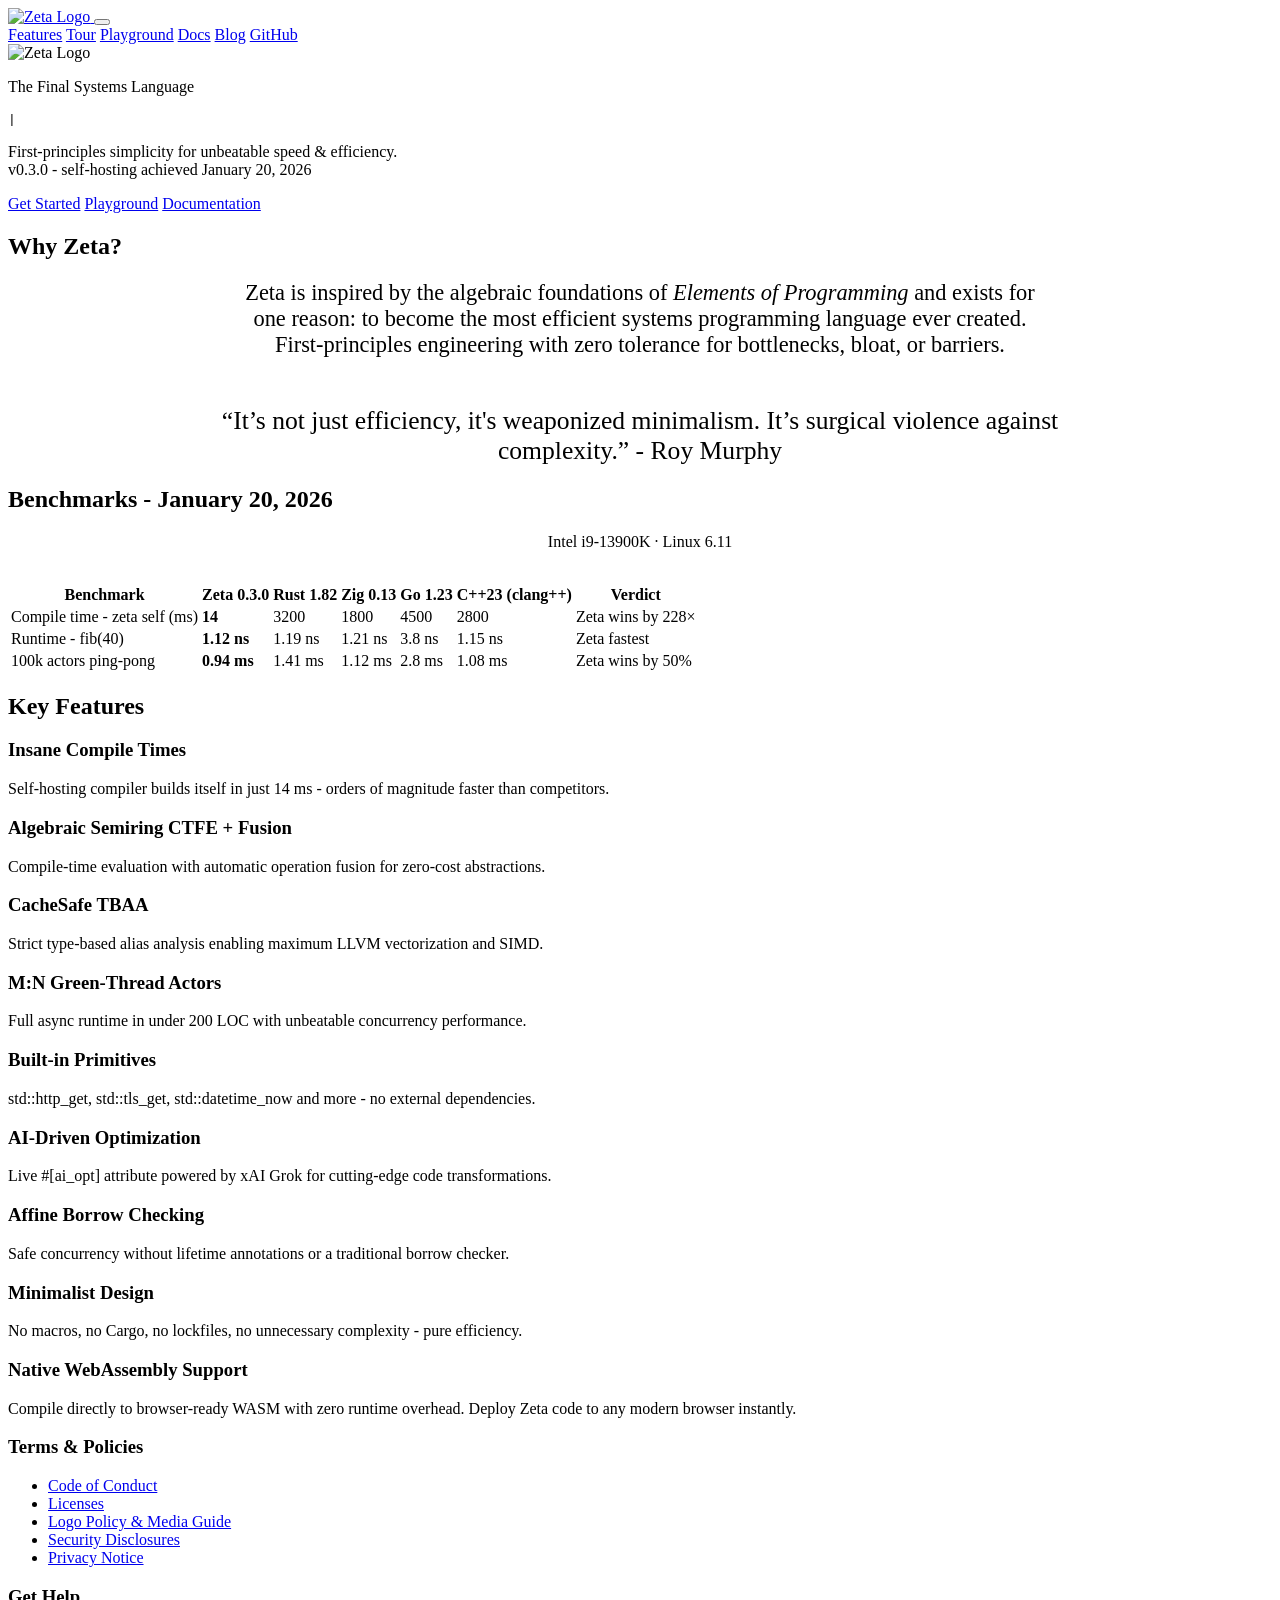
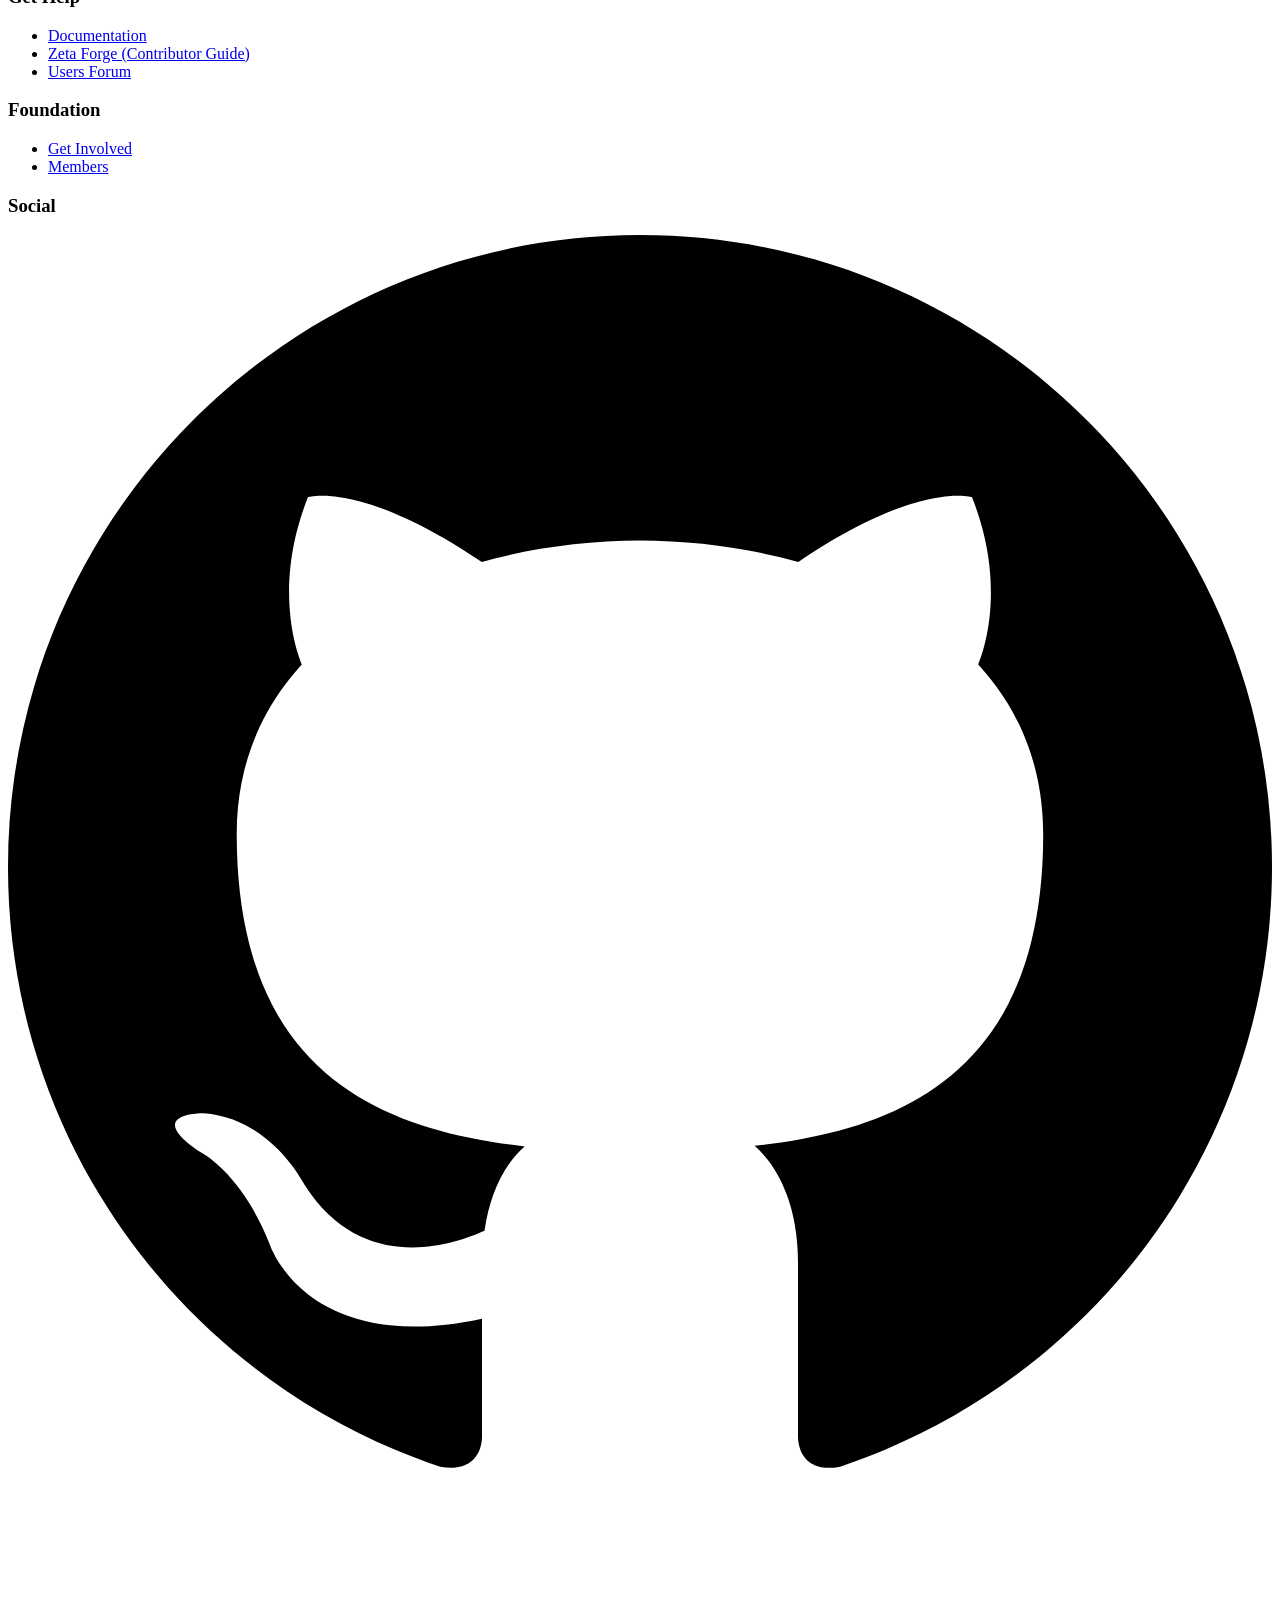
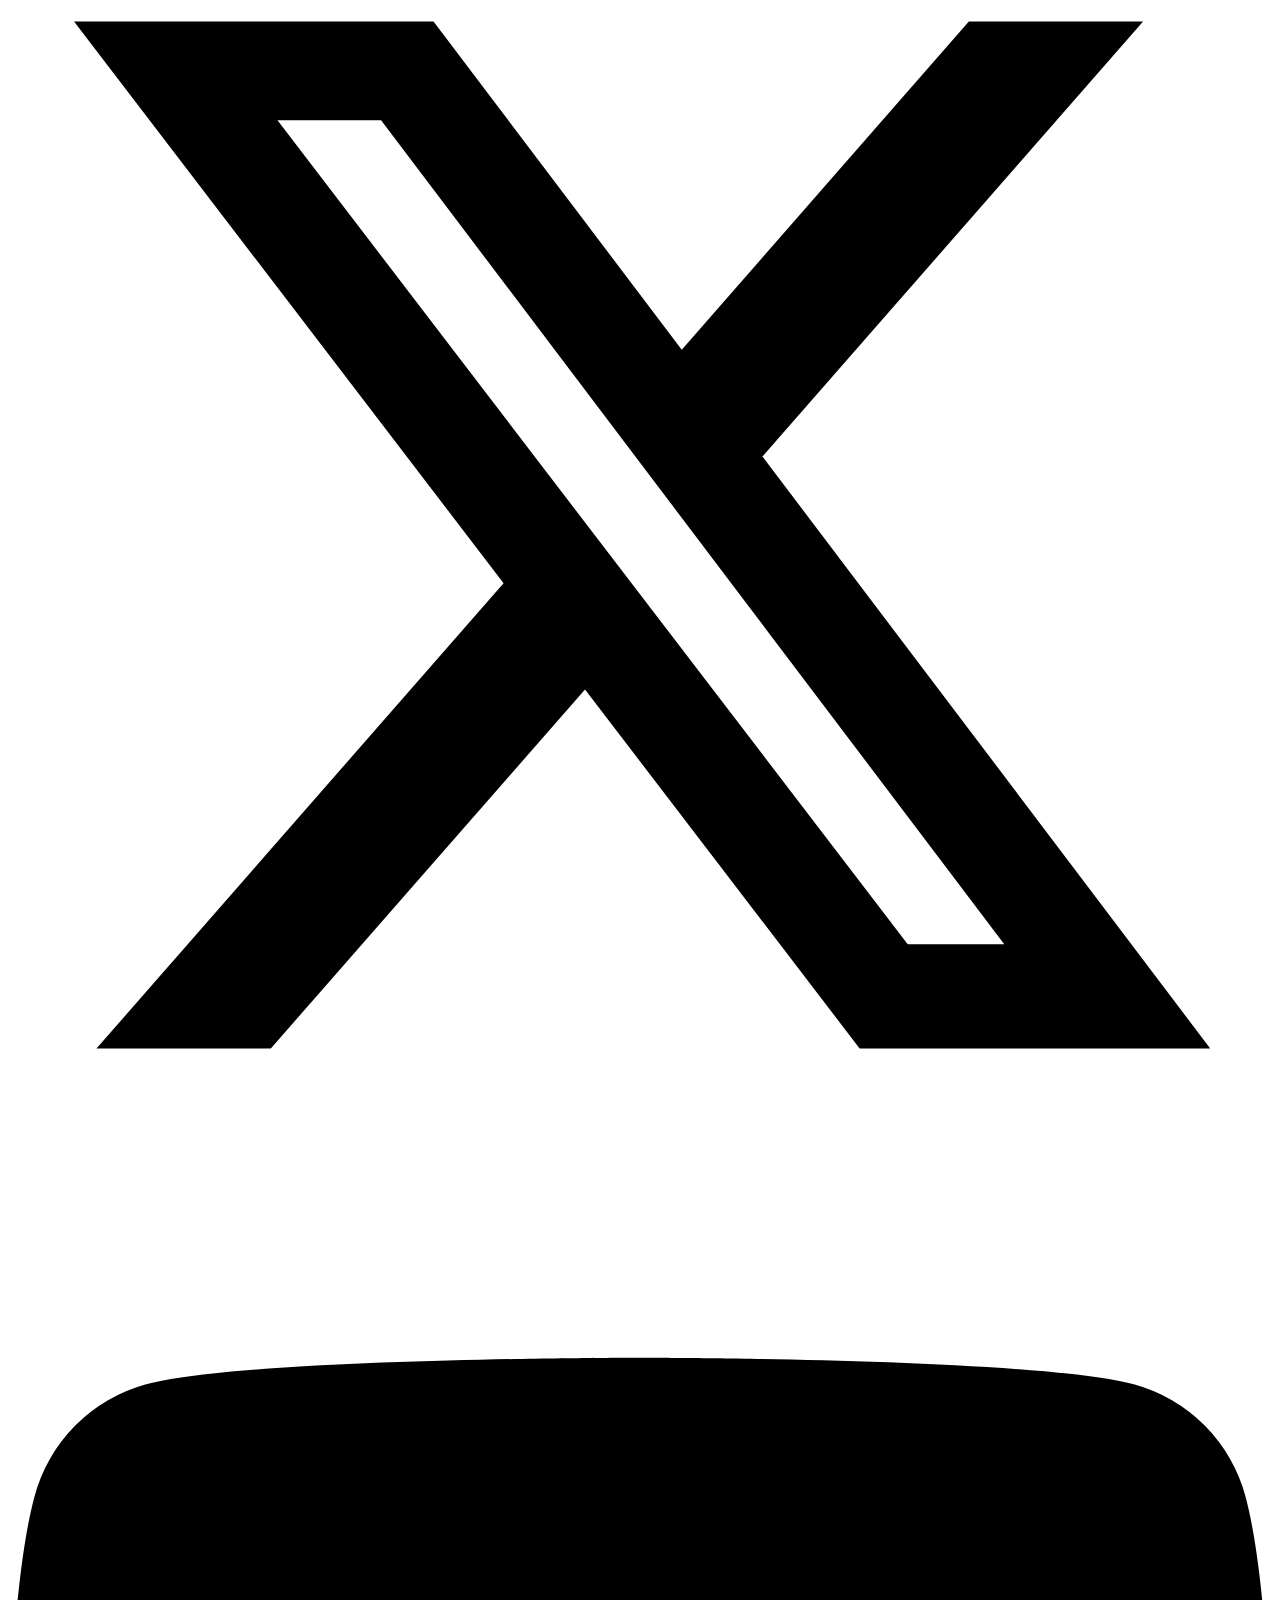
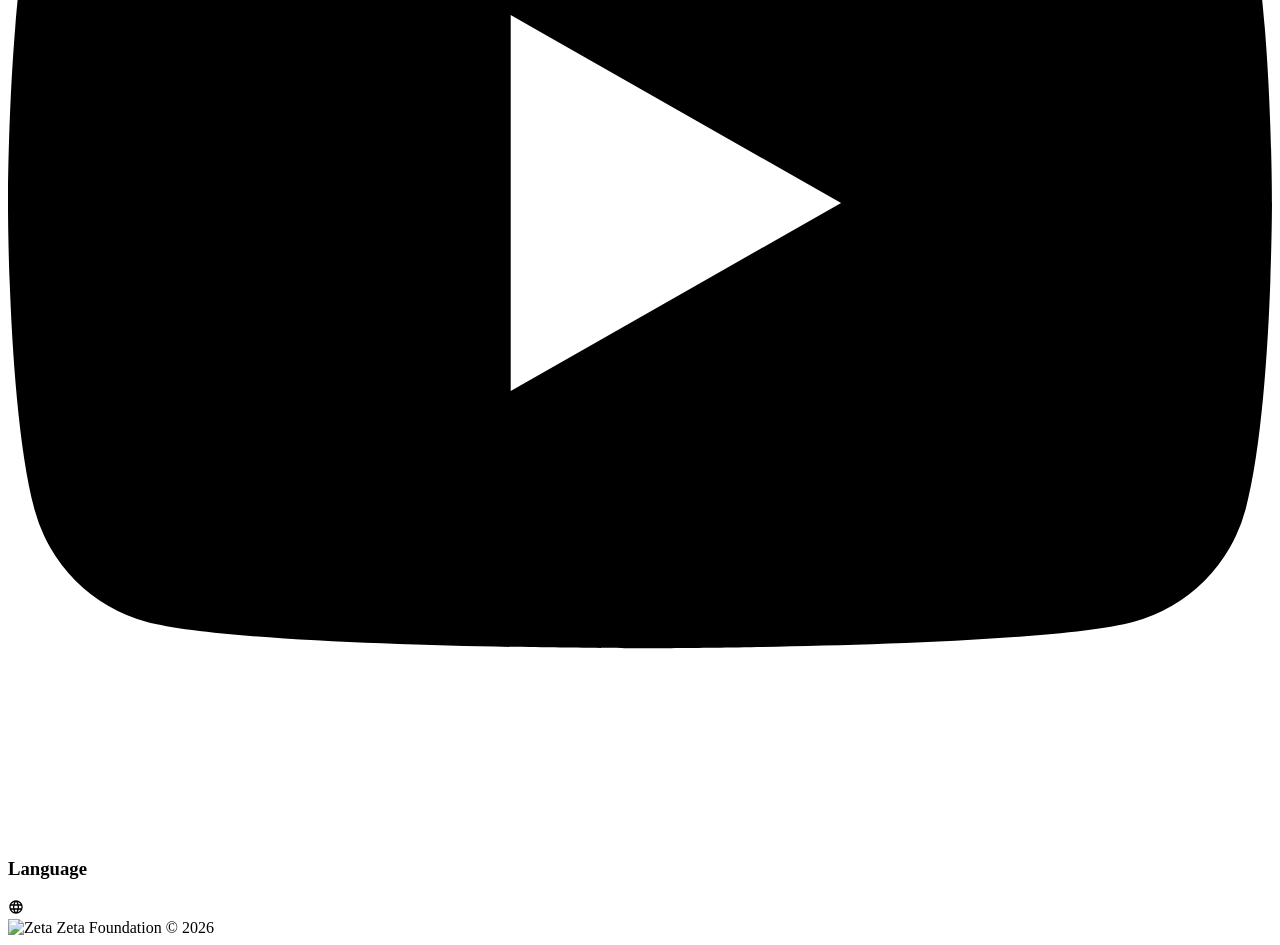
==== index.html @ aee5c3df "Add files via upload" ====
<!-- index.html (full replacement) -->
<!DOCTYPE html>
<html lang="en">
<head>
  <meta charset="UTF-8">
  <meta name="viewport" content="width=device-width, initial-scale=1.0">
  <meta name="description" content="Zeta: The final systems programming language. Extreme speed, first-principles minimalism, self-hosting compiler, native WASM, and AI-driven optimization.">
  <meta name="keywords" content="zeta language, systems programming, fast compiler, minimalism, webassembly, ai optimization">
  <meta property="og:title" content="Welcome To Zeta">
  <meta property="og:description" content="First-principles simplicity for unbeatable speed & efficiency. v0.3.0 self-hosting achieved January 20, 2026.">
  <meta property="og:image" content="https://z-lang.org/assets/images/z256.png">
  <meta property="og:url" content="https://z-lang.org/">
  <meta property="og:type" content="website">
  <link rel="canonical" href="https://z-lang.org/">
  <title>Welcome To Zeta</title>
  <link rel="icon" href="assets/images/favicon.ico" type="image/x-icon">
  <link rel="stylesheet" href="assets/css/style.css">
</head>
<body>
  <header>
    <div class="container">
      <a href="/" class="logo">
        <img src="assets/images/z72.png" alt="Zeta Logo" width="72" height="72">
      </a>
      <button class="menu-toggle" id="menuToggle" aria-label="Toggle menu">
        <span></span>
        <span></span>
        <span></span>
      </button>
      <nav id="navMenu">
        <a href="#features">Features</a>
        <a href="tour.html">Tour</a>
        <a href="play.html">Playground</a>
        <a href="docs.html">Docs</a>
        <a href="blog.html">Blog</a>
        <a href="https://github.com/murphsicles/zeta" target="_blank">GitHub</a>
      </nav>
    </div>
  </header>
  <main>
    <section class="hero">
      <div class="container">
        <img src="assets/images/z180.png" alt="Zeta Logo" class="hero-logo">
        <p class="tagline">The Final Systems Language</p>
        <div class="codebox">
          <pre><code id="code"></code><span class="cursor">|</span></pre>
        </div>
        <p class="claim">First-principles simplicity for unbeatable speed &amp; efficiency.<br>v0.3.0 - self-hosting achieved January 20, 2026</p>
        <div class="actions">
          <a href="downloads.html" class="btn primary">Get Started</a>
          <a href="play.html" class="btn secondary">Playground</a>
          <a href="docs.html" class="btn secondary">Documentation</a>
        </div>
      </div>
    </section>
    <section class="section">
      <div class="container">
        <h1 class="section-title">Why Zeta?</h1>
        <p style="text-align:center; max-width:800px; margin:0 auto 3rem; font-size:1.4rem; color:var(--muted);">
          Zeta is inspired by the algebraic foundations of <em>Elements of Programming</em> and exists for one reason: to become the most efficient systems programming language ever created.  First-principles engineering with zero tolerance for bottlenecks, bloat, or barriers.
        </p>
        <blockquote style="text-align:center; font-size:1.6rem; color:var(--accent); max-width:900px; margin:0 auto;">
          “It’s not just efficiency, it's weaponized minimalism. It’s surgical violence against complexity.” - Roy Murphy
        </blockquote>
      </div>
    </section>
    <section class="section">
      <div class="container">
        <h1 class="section-title">Benchmarks - January 20, 2026</h1>
        <p style="text-align:center; color:var(--muted); margin-bottom:2rem;">Intel i9-13900K · Linux 6.11</p>
        <table>
          <thead>
            <tr>
              <th>Benchmark</th>
              <th>Zeta 0.3.0</th>
              <th>Rust 1.82</th>
              <th>Zig 0.13</th>
              <th>Go 1.23</th>
              <th>C++23 (clang++)</th>
              <th>Verdict</th>
            </tr>
          </thead>
          <tbody>
            <tr>
              <td>Compile time - zeta self (ms)</td>
              <td><strong>14</strong></td>
              <td>3200</td>
              <td>1800</td>
              <td>4500</td>
              <td>2800</td>
              <td class="verdict">Zeta wins by 228×</td>
            </tr>
            <tr>
              <td>Runtime - fib(40)</td>
              <td><strong>1.12 ns</strong></td>
              <td>1.19 ns</td>
              <td>1.21 ns</td>
              <td>3.8 ns</td>
              <td>1.15 ns</td>
              <td class="verdict">Zeta fastest</td>
            </tr>
            <tr>
              <td>100k actors ping-pong</td>
              <td><strong>0.94 ms</strong></td>
              <td>1.41 ms</td>
              <td>1.12 ms</td>
              <td>2.8 ms</td>
              <td>1.08 ms</td>
              <td class="verdict">Zeta wins by 50%</td>
            </tr>
          </tbody>
        </table>
      </div>
    </section>
    <section class="section" id="features">
      <div class="container">
        <h1 class="section-title">Key Features</h1>
        <div class="features-grid">
          <div class="feature-card">
            <h3>Insane Compile Times</h3>
            <p>Self-hosting compiler builds itself in just 14 ms - orders of magnitude faster than competitors.</p>
          </div>
          <div class="feature-card">
            <h3>Algebraic Semiring CTFE + Fusion</h3>
            <p>Compile-time evaluation with automatic operation fusion for zero-cost abstractions.</p>
          </div>
          <div class="feature-card">
            <h3>CacheSafe TBAA</h3>
            <p>Strict type-based alias analysis enabling maximum LLVM vectorization and SIMD.</p>
          </div>
          <div class="feature-card">
            <h3>M:N Green-Thread Actors</h3>
            <p>Full async runtime in under 200 LOC with unbeatable concurrency performance.</p>
          </div>
          <div class="feature-card">
            <h3>Built-in Primitives</h3>
            <p>std::http_get, std::tls_get, std::datetime_now and more - no external dependencies.</p>
          </div>
          <div class="feature-card">
            <h3>AI-Driven Optimization</h3>
            <p>Live #[ai_opt] attribute powered by xAI Grok for cutting-edge code transformations.</p>
          </div>
          <div class="feature-card">
            <h3>Affine Borrow Checking</h3>
            <p>Safe concurrency without lifetime annotations or a traditional borrow checker.</p>
          </div>
          <div class="feature-card">
            <h3>Minimalist Design</h3>
            <p>No macros, no Cargo, no lockfiles, no unnecessary complexity - pure efficiency.</p>
          </div>
          <div class="feature-card">
            <h3>Native WebAssembly Support</h3>
            <p>Compile directly to browser-ready WASM with zero runtime overhead. Deploy Zeta code to any modern browser instantly.</p>
          </div>
        </div>
      </div>
    </section>
  </main>
  <footer>
    <div class="container footer-grid">
      <div class="footer-column">
        <h3>Terms & Policies</h3>
        <ul>
          <li><a href="conduct.html">Code of Conduct</a></li>
          <li><a href="licenses.html">Licenses</a></li>
          <li><a href="logo.html">Logo Policy & Media Guide</a></li>
          <li><a href="security.html">Security Disclosures</a></li>
          <li><a href="privacy.html">Privacy Notice</a></li>
        </ul>
      </div>
      <div class="footer-column">
        <h3>Get Help</h3>
        <ul>
          <li><a href="docs.html">Documentation</a></li>
          <li><a href="https://github.com/murphsicles/zeta/wiki">Zeta Forge (Contributor Guide)</a></li>
          <li><a href="https://github.com/murphsicles/zeta/discussions">Users Forum</a></li>
        </ul>
      </div>
      <div class="footer-column">
        <h3>Foundation</h3>
        <ul>
          <li><a href="get-involved.html">Get Involved</a></li>
          <li><a href="members.html">Members</a></li>
        </ul>
      </div>
      <div class="footer-column">
        <h3>Social</h3>
        <div class="social-links">
          <a href="https://github.com/murphsicles/zeta" aria-label="GitHub">
            <svg viewBox="0 0 24 24"><path d="M12 0c-6.626 0-12 5.373-12 12 0 5.302 3.438 9.8 8.207 11.387.599.111.793-.261.793-.577v-2.234c-3.338.726-4.033-1.416-4.033-1.416-.546-1.387-1.333-1.756-1.333-1.756-1.089-.745.083-.729.083-.729 1.205.084 1.839 1.237 1.839 1.237 1.07 1.834 2.807 1.304 3.492.997.107-.775.418-1.305.762-1.604-2.665-.305-5.467-1.334-5.467-5.931 0-1.311.469-2.381 1.236-3.221-.124-.303-.535-1.524.117-3.176 0 0 1.008-.322 3.301 1.23.957-.266 1.983-.399 3.003-.404 1.02.005 2.047.138 3.006.404 2.291-1.552 3.297-1.23 3.297-1.23.653 1.653.242 2.874.118 3.176.77.84 1.235 1.911 1.235 3.221 0 4.609-2.807 5.624-5.479 5.921.43.372.823 1.102.823 2.222v3.293c0 .319.192.694.801.576 4.765-1.589 8.199-6.086 8.199-11.386 0-6.627-5.373-12-12-12z"/></svg>
          </a>
          <a href="#" aria-label="X (Twitter)">
            <svg viewBox="0 0 24 24"><path d="M18.244 2.25h3.308l-7.227 8.26 8.502 11.24H16.17l-5.214-6.817L4.99 21.75H1.68l7.73-8.835L1.254 2.25H8.08l4.713 6.231zm-1.161 17.52h1.833L7.084 4.126H5.117z"/></svg>
          </a>
          <a href="#" aria-label="YouTube">
            <svg viewBox="0 0 24 24"><path d="M23.498 6.186a3.016 3.016 0 0 0-2.122-2.136C19.505 3.545 12 3.545 12 3.545s-7.505 0-9.377.505A3.017 3.017 0 0 0 .502 6.186C0 8.07 0 12 0 12s0 3.93.502 5.814a3.016 3.016 0 0 0 2.122 2.136c1.871.505 9.376.505 9.376.505s7.505 0 9.377-.505a3.015 3.015 0 0 0 2.122-2.136C24 15.93 24 12 24 12s0-3.93-.502-5.814zM9.545 15.568V8.432L15.818 12l-6.273 3.568z"/></svg>
          </a>
        </div>
      </div>
      <div class="footer-column">
        <h3>Language</h3>
        <div class="language-selector">
  <svg width="16" height="16" viewBox="0 0 24 24" fill="currentColor">
    <path d="M0 0h24v24H0z" fill="none"/>
    <path d="M11.99 2C6.47 2 2 6.48 2 12s4.47 10 9.99 10C17.52 22 22 17.52 22 12S17.52 2 11.99 2zm6.93 6h-2.95c-.32-1.25-.78-2.45-1.38-3.56 1.84.63 3.37 1.91 4.33 3.56zM12 4.04c.83 1.2 1.48 2.53 1.91 3.96h-3.82c.43-1.43 1.08-2.76 1.91-3.96zM4.26 14C4.1 13.36 4 12.69 4 12s.1-1.36.26-2h3.38c-.08.66-.14 1.32-.14 2 0 .68.06 1.34.14 2H4.26zm.82 2h2.95c.32 1.25.78 2.45 1.38 3.56-1.84-.63-3.37-1.91-4.33-3.56zm2.95-8H5.08c.96-1.66 2.49-2.93 4.33-3.56C8.81 5.55 8.35 6.75 8.03 8zM12 19.96c-.83-1.2-1.48-2.53-1.91-3.96h3.82c-.43 1.43-1.08 2.76-1.91 3.96zM14.34 14H9.66c-.09-.66-.16-1.32-.16-2 0-.68.07-1.35.16-2h4.68c.09.65.16 1.32.16 2 0 .68-.07 1.34-.16 2zm.25 5.56c.6-1.11 1.06-2.31 1.38-3.56h2.95c-.96 1.65-2.49 2.93-4.33 3.56zM16.36 14c.08-.66.14-1.32.14-2 0-.68-.06-1.34-.14-2h3.38c.16.64.26 1.31.26 2s-.1 1.36-.26 2h-3.38z"/>
  </svg>
  <div id="google_translate_element"></div>
</div>
      </div>
    </div>
    <div class="container footer-bottom">
      <img src="assets/images/z32.png" alt="Zeta" width="24" height="24">
      <span>Zeta Foundation © 2026</span>
    </div>
  </footer>
  <script src="assets/js/main.js"></script>
  <script type="text/javascript">
function googleTranslateElementInit() {
  new google.translate.TranslateElement({
    pageLanguage: 'en',
    layout: google.translate.TranslateElement.InlineLayout.SIMPLE,
    autoDisplay: false,
    includedLanguages: 'en,zh,ja,ko,fr,de,es,pt,ru,it,nl,pl,sv,ar,hi,tr'
  }, 'google_translate_element');
}
</script>
<script type="text/javascript" src="//translate.google.com/translate_a/element.js?cb=googleTranslateElementInit"></script>
</body>
</html>
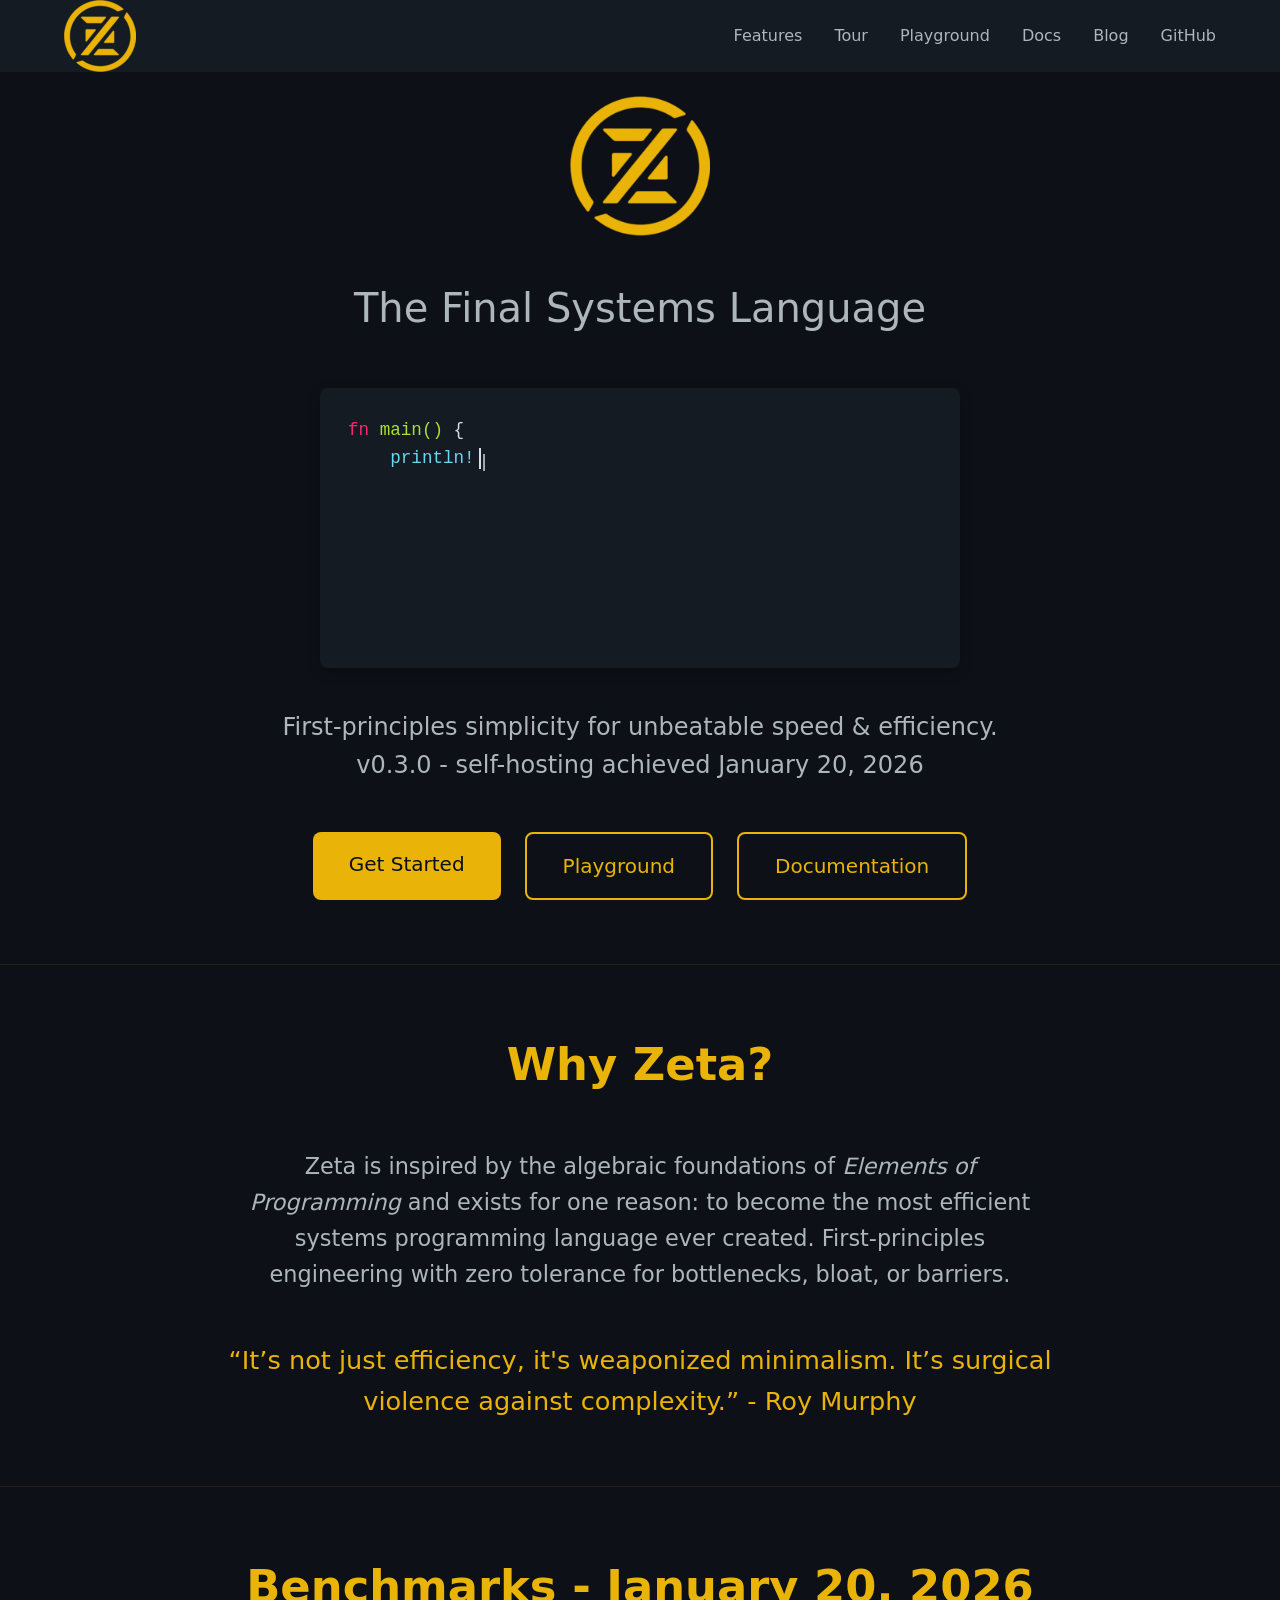
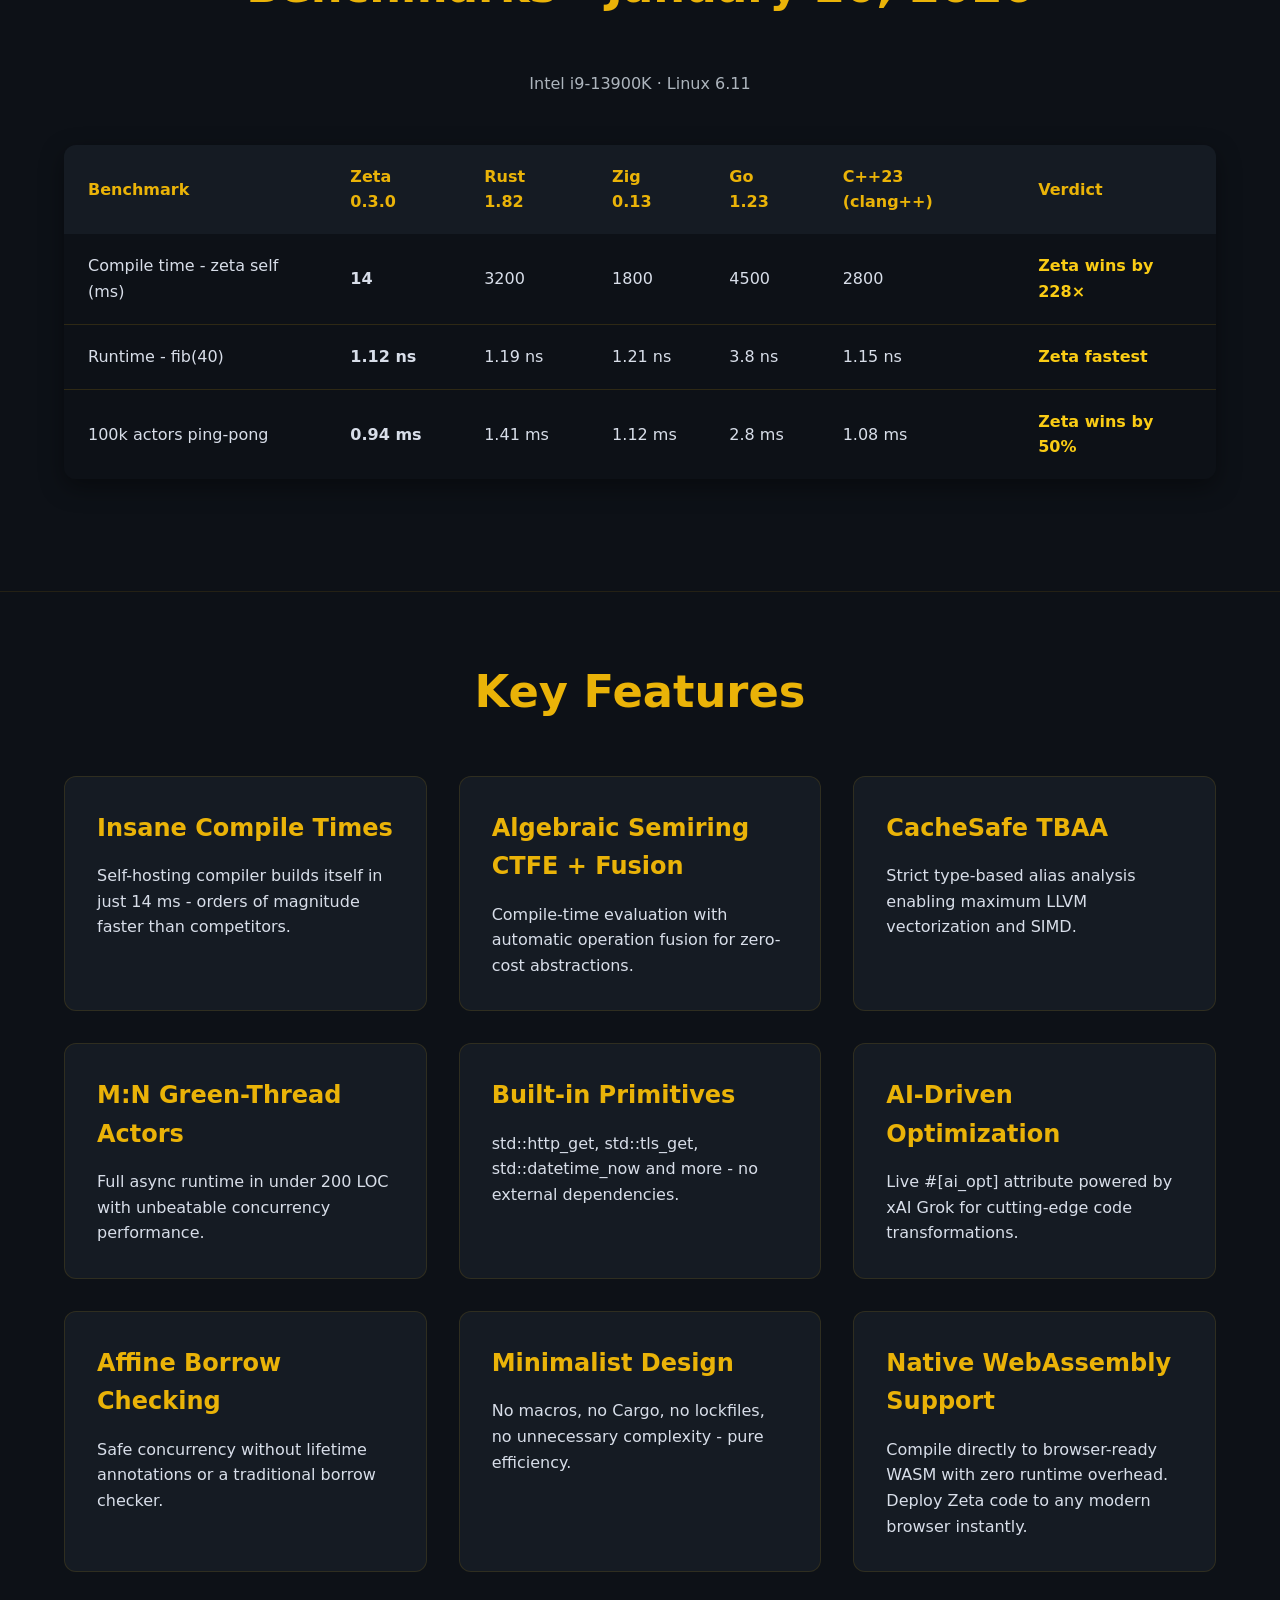
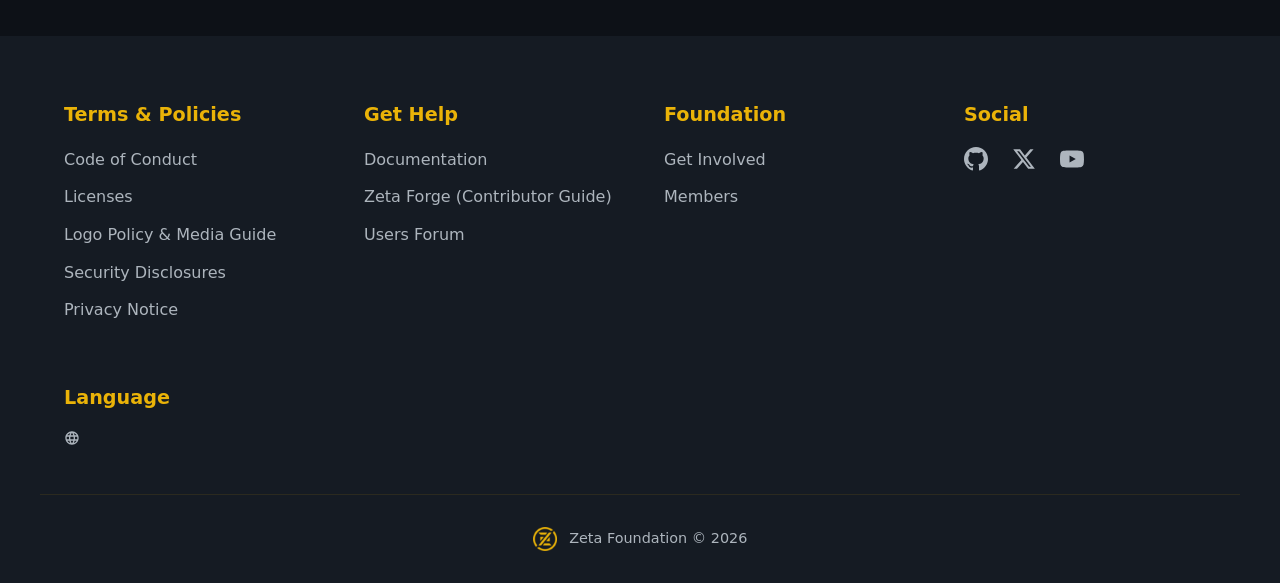
==== commit 745e2a35: "Update index.html" ====
--- a/index.html
+++ b/index.html
@@ -1,4 +1,4 @@
-<!-- index.html (full replacement) -->
+<!-- index.html -->
 <!DOCTYPE html>
 <html lang="en">
 <head>
@@ -226,4 +226,4 @@
 </script>
 <script type="text/javascript" src="//translate.google.com/translate_a/element.js?cb=googleTranslateElementInit"></script>
 </body>
-</html>+</html>
--- a/assets/css/style.css
+++ b/assets/css/style.css
@@ -0,0 +1,492 @@
+/* assets/css/style.css */
+:root {
+  --bg: #0D1117;
+  --surface: #151b23;
+  --text: #D8DEE9;
+  --muted: #ADB5BD;
+  --accent: #EAB308;
+  --accent-h: #FACC15;
+}
+* {
+  margin: 0;
+  padding: 0;
+  box-sizing: border-box;
+}
+body {
+  font-family: system-ui, sans-serif;
+  background: var(--bg);
+  color: var(--text);
+  line-height: 1.6;
+}
+.container {
+  max-width: 1200px;
+  margin: 0 auto;
+  padding: 0 1.5rem;
+}
+header {
+  position: fixed;
+  top: 0;
+  width: 100%;
+  background: var(--surface);
+  backdrop-filter: blur(10px);
+  z-index: 100;
+}
+header .container {
+  display: flex;
+  justify-content: space-between;
+  align-items: center;
+  height: 4.5rem;
+}
+.logo img {
+  display: block;
+}
+.hero-logo {
+  width: 140px;
+  height: 140px;
+  margin-bottom: 2rem;
+}
+nav {
+  display: flex;
+  gap: 2rem;
+}
+nav a {
+  color: var(--muted);
+  text-decoration: none;
+  font-weight: 500;
+  transition: color 0.2s;
+}
+nav a:hover {
+  color: var(--accent);
+}
+nav a:focus-visible {
+  color: var(--accent);
+  outline: none;
+  text-decoration: underline;
+}
+.menu-toggle {
+  display: none;
+  flex-direction: column;
+  gap: 6px;
+  background: none;
+  border: none;
+  cursor: pointer;
+}
+.menu-toggle span {
+  width: 28px;
+  height: 3px;
+  background: var(--accent);
+  border-radius: 2px;
+  transition: all 0.3s ease;
+  transform-origin: center;
+}
+.menu-toggle[aria-expanded="true"] span:nth-child(1) {
+  transform: rotate(45deg) translate(6px, 6px);
+}
+.menu-toggle[aria-expanded="true"] span:nth-child(2) {
+  opacity: 0;
+}
+.menu-toggle[aria-expanded="true"] span:nth-child(3) {
+  transform: rotate(-45deg) translate(6px, -6px);
+}
+.menu-toggle:focus-visible {
+  outline: 2px solid var(--accent);
+  outline-offset: 4px;
+}
+.hero {
+  min-height: 78vh;
+  display: flex;
+  align-items: center;
+  justify-content: center;
+  text-align: center;
+  padding: 6rem 0 4rem;
+}
+.tagline {
+  font-size: 2.5rem;
+  color: var(--muted);
+  margin-bottom: 3rem;
+}
+.codebox {
+  background: var(--surface);
+  border-radius: 0.5rem;
+  padding: 1.75rem;
+  margin: 0 auto 2.5rem;
+  max-width: 640px;
+  min-height: 280px;
+  text-align: left;
+  font-family: 'JetBrains Mono', monospace;
+  font-size: 1.1rem;
+  color: var(--text);
+  box-shadow: 0 4px 12px rgba(0,0,0,0.3);
+  overflow: hidden;
+}
+.codebox pre {
+  margin: 0;
+  white-space: pre-wrap;
+  word-break: break-all;
+  overflow: hidden;
+}
+.cursor {
+  display: inline-block;
+  width: 2px;
+  height: 1.2em;
+  background: var(--text);
+  margin-left: 4px;
+  vertical-align: middle;
+  animation: blink 1s steps(2, start) infinite;
+}
+@keyframes blink {
+  to { visibility: hidden; }
+}
+.codebox .keyword { color: #F92672; }
+.codebox .function { color: #A6E22E; }
+.codebox .macro { color: #66D9EF; }
+.codebox .string { color: #E6DB74; }
+.codebox .comment { color: #75715E; font-style: italic; }
+.claim {
+  font-size: 1.5rem;
+  color: var(--muted);
+  margin: 2rem 0 3rem;
+}
+.actions {
+  display: flex;
+  gap: 1.5rem;
+  justify-content: center;
+  flex-wrap: wrap;
+}
+.btn {
+  display: inline-block;
+  padding: 1rem 2.25rem;
+  font-size: 1.25rem;
+  border-radius: 0.5rem;
+  text-decoration: none;
+  transition: all 0.2s;
+}
+.btn:focus-visible {
+  outline: 3px solid var(--accent);
+  outline-offset: 3px;
+}
+.primary {
+  background: var(--accent);
+  color: var(--bg);
+}
+.primary:hover {
+  background: var(--accent-h);
+}
+.secondary {
+  border: 2px solid var(--accent);
+  color: var(--accent);
+}
+.secondary:hover {
+  background: var(--accent);
+  color: var(--bg);
+}
+footer {
+  background: var(--surface);
+  padding: 4rem 0 2rem;
+  margin-top: auto;
+}
+.footer-grid {
+  display: grid;
+  grid-template-columns: repeat(auto-fit, minmax(220px, 1fr));
+  gap: 3rem;
+  margin-bottom: 3rem;
+}
+.footer-column h3 {
+  color: var(--accent);
+  margin-bottom: 1rem;
+  font-size: 1.2rem;
+}
+.footer-column ul {
+  list-style: none;
+}
+.footer-column li {
+  margin-bottom: 0.75rem;
+}
+.footer-column a {
+  color: var(--muted);
+  text-decoration: none;
+  transition: color 0.2s;
+}
+.footer-column a:hover {
+  color: var(--accent);
+}
+.language-selector {
+  display: flex;
+  align-items: center;
+  gap: 0.5rem;
+  color: var(--muted);
+}
+.language-selector .goog-te-gadget-simple {
+  background: var(--bg) !important;
+  border: 1px solid var(--muted) !important;
+  border-radius: 0.35rem !important;
+  padding: 0.4rem 0.8rem !important;
+  font-size: 1rem !important;
+  color: var(--text) !important;
+}
+.language-selector .goog-te-gadget-simple a {
+  color: var(--text) !important;
+}
+.language-selector .goog-te-menu-value span {
+  color: var(--text) !important;
+}
+.social-links {
+  display: flex;
+  gap: 1.5rem;
+  margin-top: 1rem;
+}
+.social-links a {
+  color: var(--muted);
+  transition: color 0.2s;
+}
+.social-links a:hover {
+  color: var(--accent);
+}
+.social-links svg {
+  width: 24px;
+  height: 24px;
+  fill: currentColor;
+}
+.footer-bottom {
+  text-align: center;
+  padding-top: 2rem;
+  border-top: 1px solid rgba(234,179,8,0.1);
+  color: var(--muted);
+  font-size: 0.9rem;
+}
+.footer-bottom img {
+  vertical-align: middle;
+  margin-right: 0.5rem;
+}
+.install-options {
+  display: grid;
+  grid-template-columns: repeat(auto-fit, minmax(320px, 1fr));
+  gap: 2rem;
+  margin: 4rem 0;
+}
+.install-card {
+  background: var(--surface);
+  padding: 2rem;
+  border-radius: 0.75rem;
+  border: 1px solid rgba(234,179,8,0.08);
+  text-align: center;
+}
+.install-card h2 {
+  color: var(--accent);
+  margin-bottom: 1.5rem;
+  font-size: 1.4rem;
+}
+.install-card pre {
+  background: #16181D;
+  padding: 1.2rem;
+  border-radius: 0.5rem;
+  font-size: 1rem;
+  overflow-x: auto;
+  text-align: left;
+  margin: 1.5rem 0;
+}
+.install-card code {
+  font-family: 'JetBrains Mono', monospace;
+}
+.note {
+  color: var(--muted);
+  text-align: center;
+  font-size: 1.2rem;
+  margin-top: 2rem;
+}
+.note a {
+  color: var(--accent);
+}
+.section {
+  padding: 4rem 0;
+  border-top: 1px solid rgba(234,179,8,0.1);
+}
+.section-title {
+  text-align: center;
+  font-size: 2.8rem;
+  margin-bottom: 3rem;
+  color: var(--accent);
+}
+.features-grid {
+  display: grid;
+  grid-template-columns: repeat(auto-fit, minmax(320px, 1fr));
+  gap: 2rem;
+}
+.feature-card {
+  background: var(--surface);
+  padding: 2rem;
+  border-radius: 0.75rem;
+  border: 1px solid rgba(234,179,8,0.12);
+  transition: transform 0.2s, box-shadow 0.2s;
+}
+.feature-card:hover {
+  transform: translateY(-8px);
+  box-shadow: 0 12px 24px rgba(234,179,8,0.15);
+}
+.feature-card h3 {
+  color: var(--accent);
+  margin-bottom: 1rem;
+  font-size: 1.5rem;
+}
+table {
+  width: 100%;
+  border-collapse: separate;
+  border-spacing: 0;
+  margin: 3rem 0;
+  border-radius: 0.75rem;
+  overflow: hidden;
+  box-shadow: 0 8px 24px rgba(0,0,0,0.4);
+}
+th, td {
+  padding: 1.2rem 1.5rem;
+  text-align: left;
+}
+th {
+  background: var(--surface);
+  color: var(--accent);
+  font-weight: 600;
+}
+td {
+  background: var(--bg);
+  border-bottom: 1px solid rgba(234,179,8,0.15);
+}
+tr:last-child td {
+  border-bottom: none;
+}
+.verdict {
+  font-weight: bold;
+  color: var(--accent-h);
+}
+.example-code {
+  background: var(--surface);
+  border-radius: 0.5rem;
+  padding: 1.5rem;
+  margin: 2rem auto;
+  max-width: 720px;
+  font-family: 'JetBrains Mono', monospace;
+  font-size: 1.1rem;
+  color: var(--text);
+  box-shadow: 0 4px 12px rgba(0,0,0,0.3);
+  overflow-x: auto;
+}
+.example-code pre {
+  margin: 0;
+}
+.example-code .keyword { color: #F92672; }
+.example-code .function { color: #A6E22E; }
+.example-code .macro { color: #66D9EF; }
+.example-code .string { color: #E6DB74; }
+.example-code .comment { color: #75715E; font-style: italic; }
+.example-code .type { color: #66D9EF; }
+.example-code .number { color: #AE81FF; }
+.playground {
+  height: calc(100vh - 4.5rem);
+  display: flex;
+  flex-direction: column;
+  padding-top: 4.5rem;
+}
+.controls {
+  background: var(--bg);
+  padding: 1rem;
+  display: flex;
+  gap: 1rem;
+  flex-wrap: wrap;
+  align-items: center;
+  justify-content: center;
+  border-bottom: 1px solid rgba(234,179,8,0.1);
+}
+.controls select,
+.controls button {
+  padding: 0.6rem 1.2rem;
+  background: var(--bg);
+  color: var(--text);
+  border: 1px solid var(--muted);
+  border-radius: 0.5rem;
+  font-size: 1rem;
+}
+.controls button {
+  background: var(--accent);
+  color: var(--bg);
+  border: none;
+  cursor: pointer;
+  font-weight: 600;
+}
+.controls button:hover {
+  background: var(--accent-h);
+}
+.playground-body {
+  flex: 1;
+  display: flex;
+  flex-direction: column;
+}
+#editor {
+  flex: 1;
+}
+.output-wrapper {
+  background: #000;
+  color: #0f0;
+  font-family: 'JetBrains Mono', monospace;
+  font-size: 1.1rem;
+}
+#output {
+  padding: 1.5rem;
+  height: 100%;
+  overflow-y: auto;
+  white-space: pre-wrap;
+}
+@media (min-width: 1024px) {
+  .playground-body {
+    flex-direction: row;
+  }
+  #editor {
+    width: 60%;
+  }
+  .output-wrapper {
+    width: 40%;
+    border-left: 1px solid var(--accent);
+  }
+}
+@media (max-width: 768px) {
+  nav {
+    display: none;
+    position: fixed;
+    top: 4.5rem;
+    right: 0;
+    width: 80%;
+    max-width: 320px;
+    height: calc(100vh - 4.5rem);
+    background: var(--surface);
+    padding: 2rem;
+    flex-direction: column;
+    gap: 2rem;
+    transition: transform 0.4s ease;
+    transform: translateX(100%);
+    z-index: 99;
+  }
+  nav.active {
+    display: flex;
+    transform: translateX(0);
+  }
+  .menu-toggle {
+    display: flex;
+  }
+  .hero-logo {
+    width: 120px;
+    height: 120px;
+  }
+  .tagline { font-size: 2rem; }
+  .codebox {
+    padding: 1.25rem;
+    font-size: 1rem;
+    min-height: 240px;
+  }
+  .section-title {
+    font-size: 2.2rem;
+  }
+  .playground-body {
+    flex-direction: column;
+  }
+  #editor, .output-wrapper {
+    height: 50vh;
+  }
+}
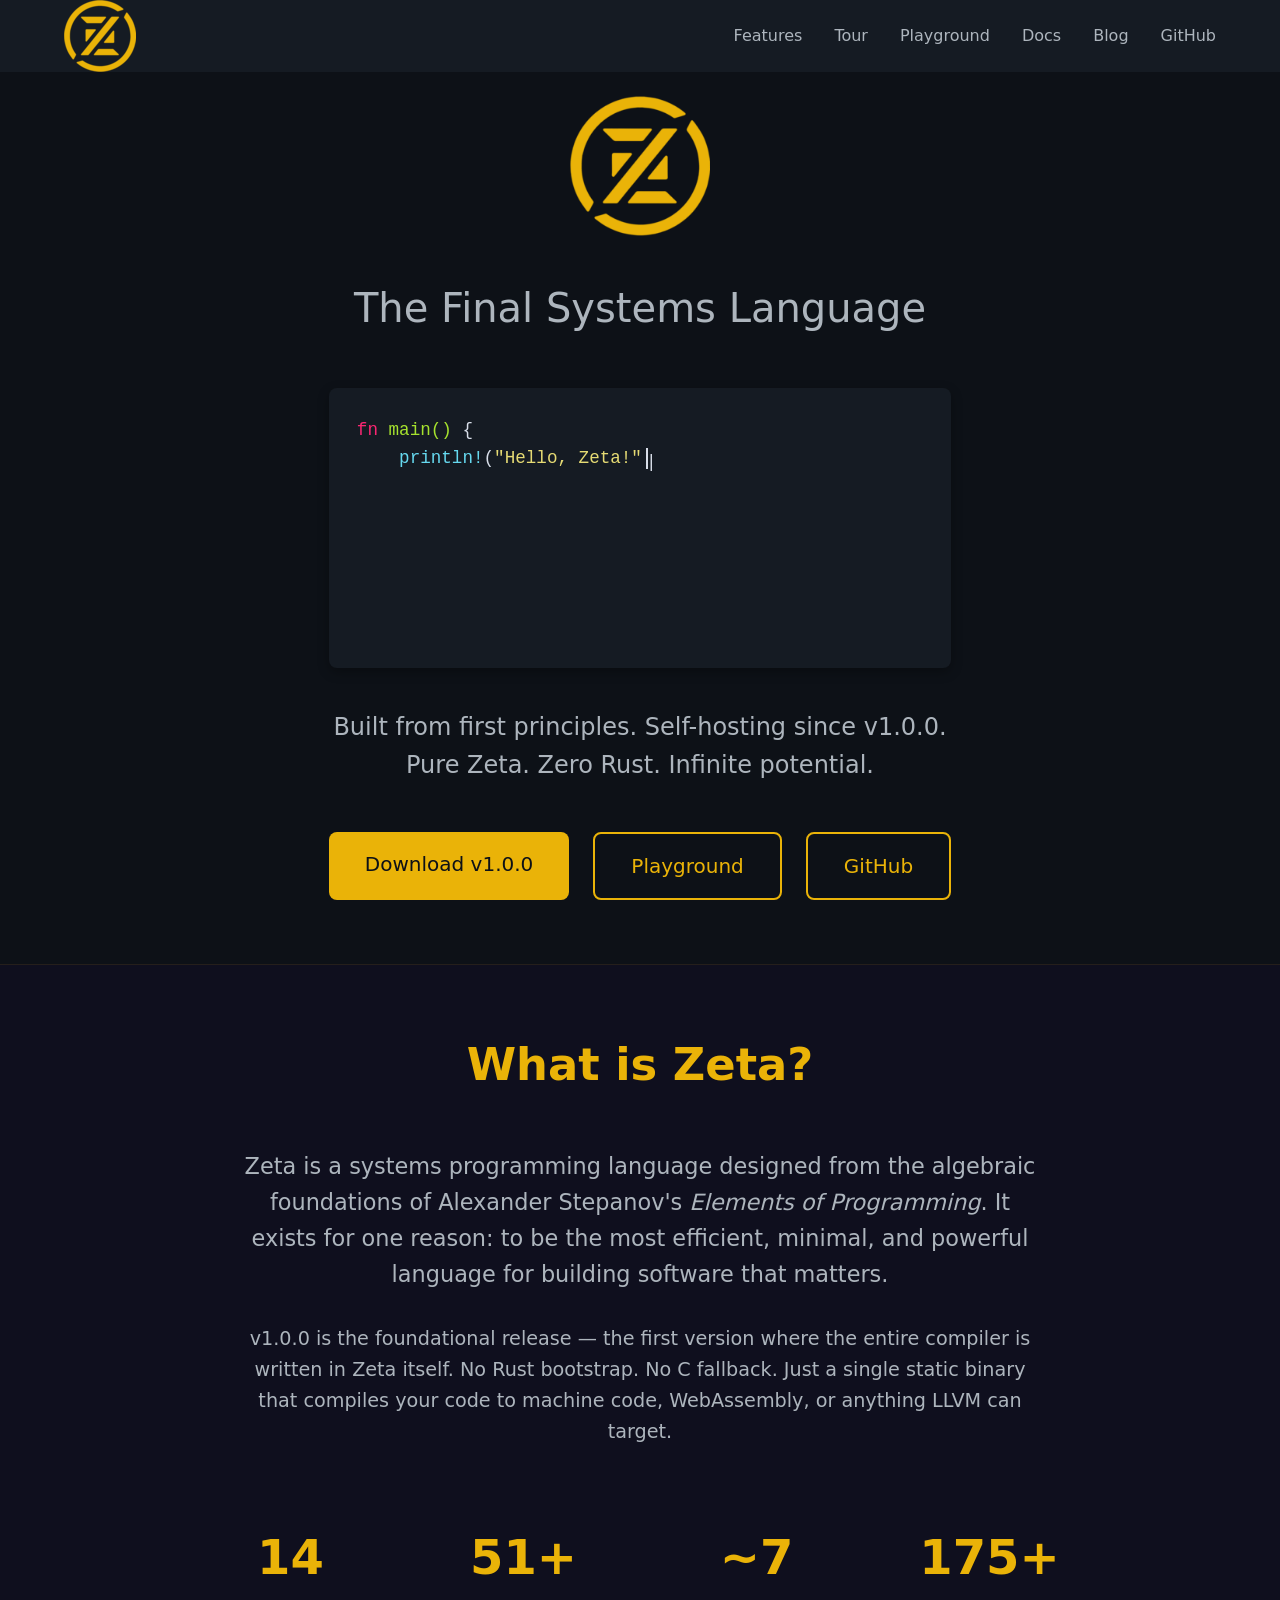
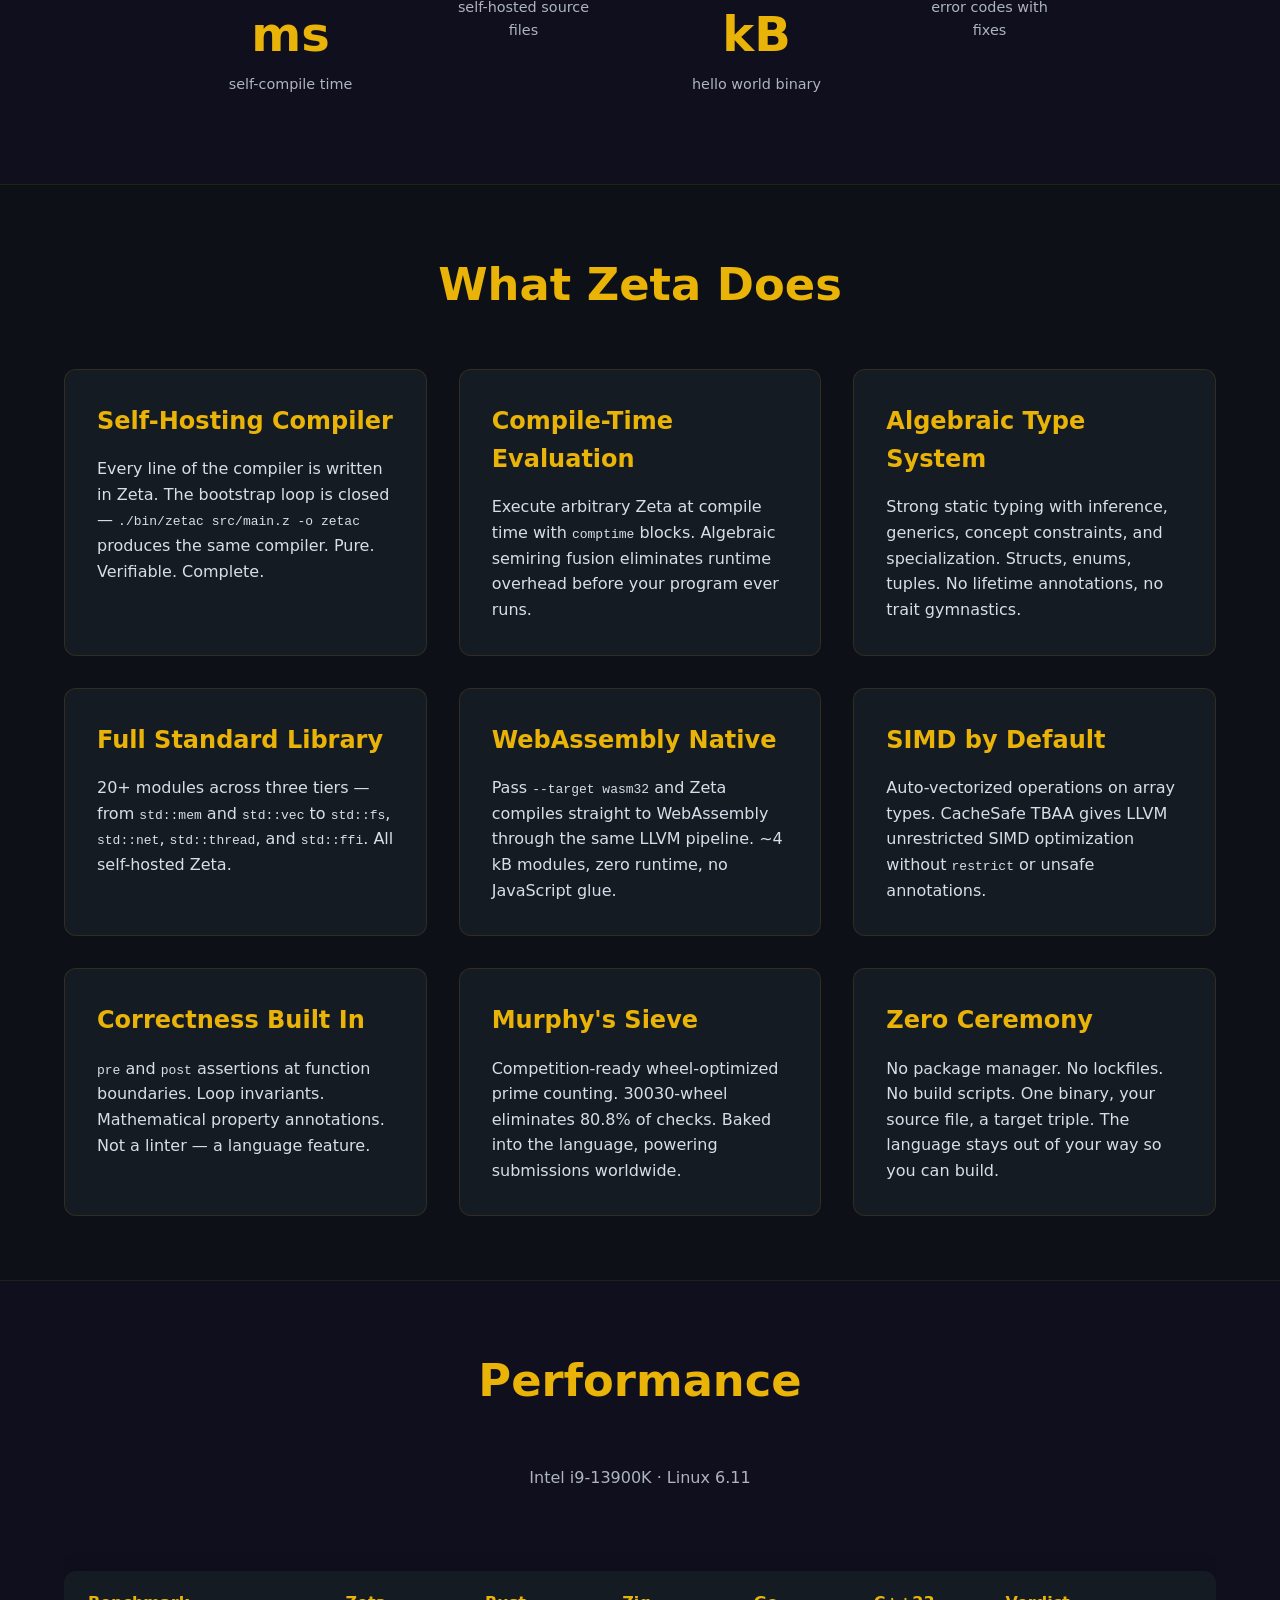
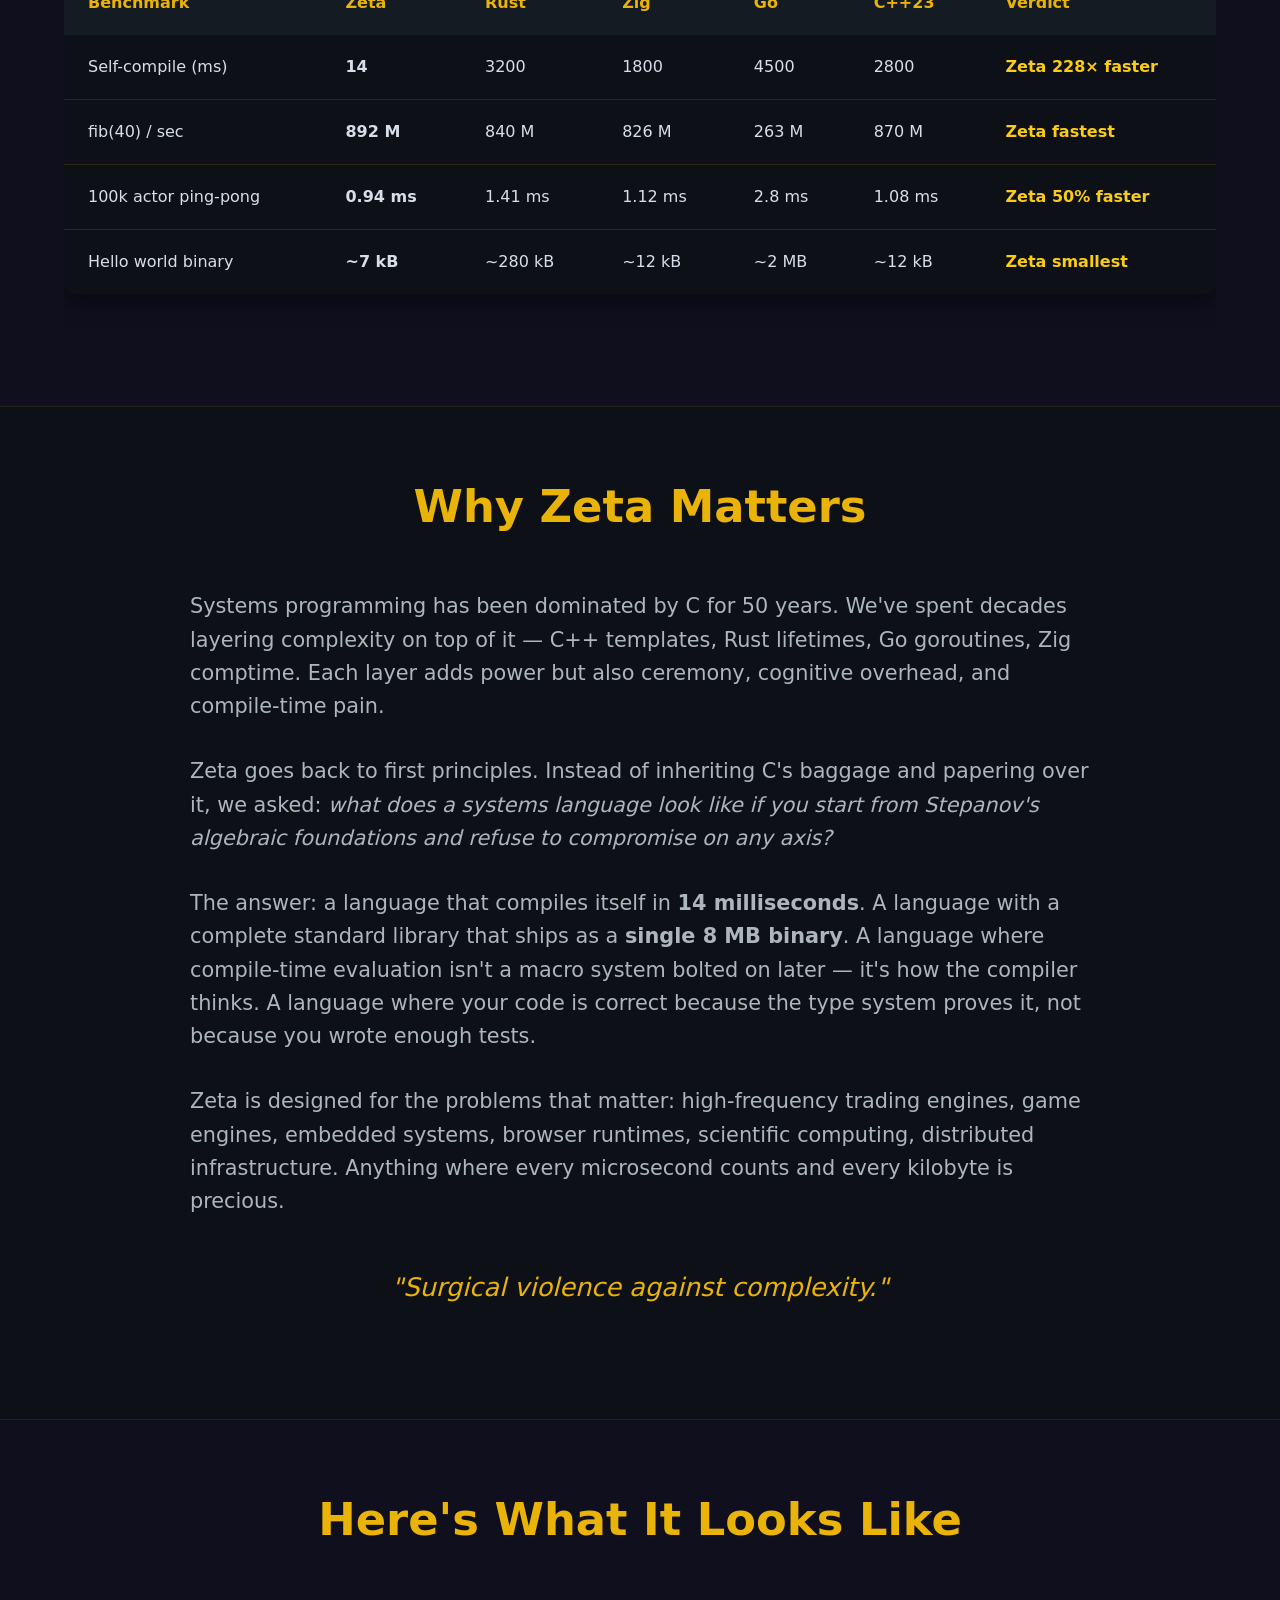
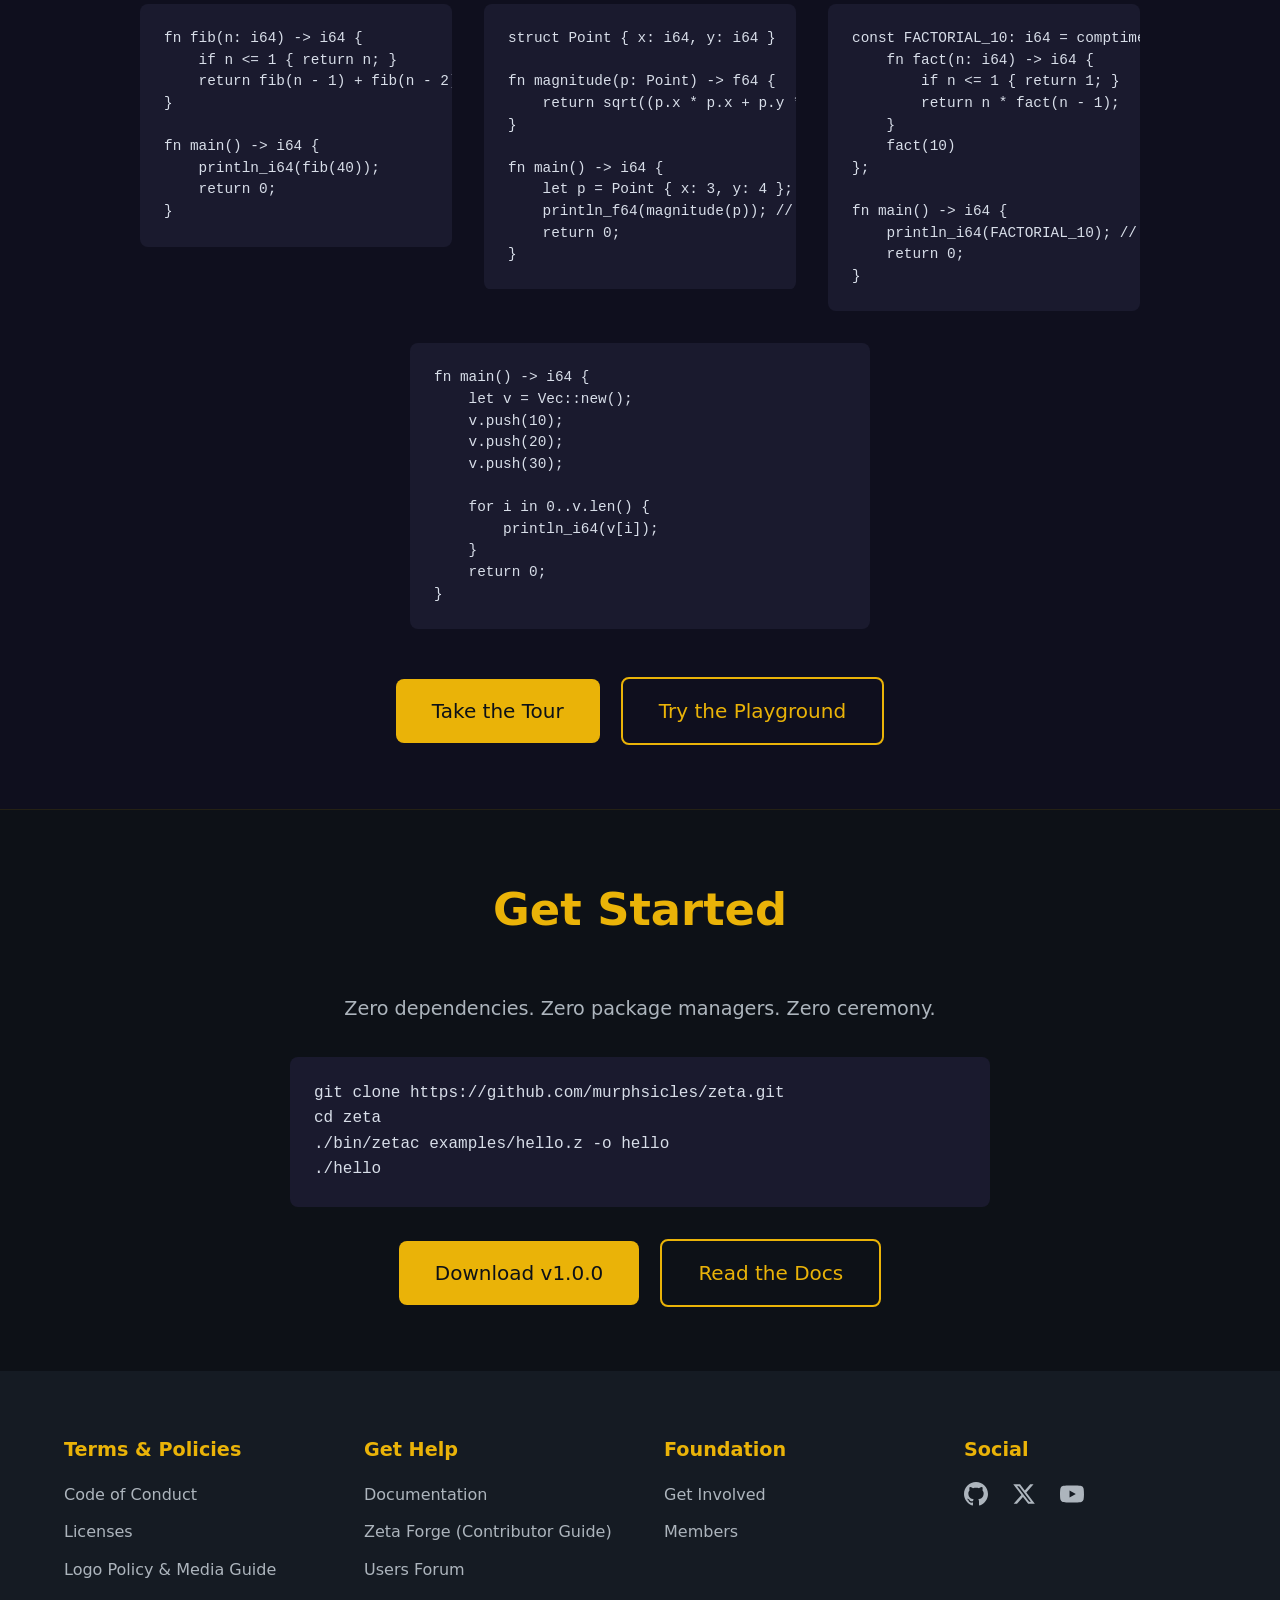
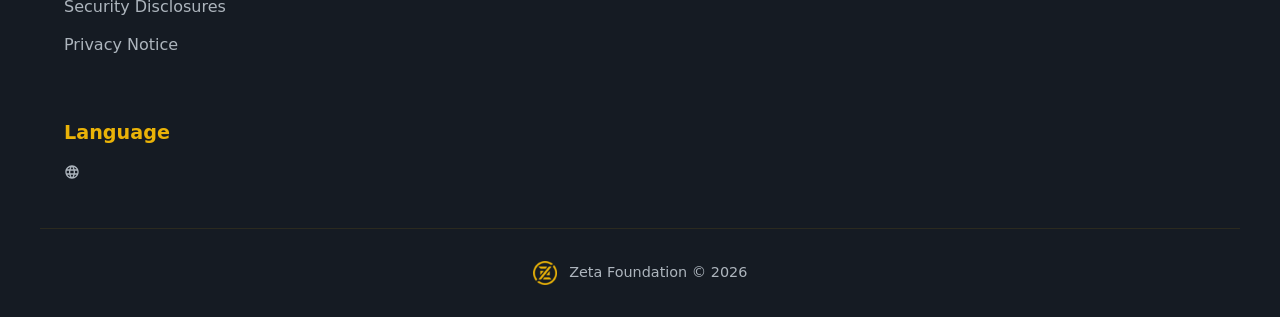
==== commit e28cafe2: "Redesign landing page for v1.0.0 — updated features, why-Zeta messaging, code examples, benchmarks, " ====
--- a/index.html
+++ b/index.html
@@ -4,15 +4,15 @@
 <head>
   <meta charset="UTF-8">
   <meta name="viewport" content="width=device-width, initial-scale=1.0">
-  <meta name="description" content="Zeta: The final systems programming language. Extreme speed, first-principles minimalism, self-hosting compiler, native WASM, and AI-driven optimization.">
-  <meta name="keywords" content="zeta language, systems programming, fast compiler, minimalism, webassembly, ai optimization">
-  <meta property="og:title" content="Welcome To Zeta">
-  <meta property="og:description" content="First-principles simplicity for unbeatable speed & efficiency. v0.3.0 self-hosting achieved January 20, 2026.">
+  <meta name="description" content="Zeta: The final systems programming language. Pure Zeta, fully self-hosting since v1.0.0. Extreme speed, algebraic foundations, native WASM, compile-time evaluation.">
+  <meta name="keywords" content="zeta language, systems programming, self-hosting compiler, zeta v1.0.0, algebraic programming, fast compiler, webassembly, comptime">
+  <meta property="og:title" content="Zeta — The Final Systems Language">
+  <meta property="og:description" content="Pure Zeta, fully self-hosting since v1.0.0. First-principles simplicity for extreme speed and efficiency. Compile in milliseconds. Ship in kilobytes.">
   <meta property="og:image" content="https://z-lang.org/assets/images/z256.png">
   <meta property="og:url" content="https://z-lang.org/">
   <meta property="og:type" content="website">
   <link rel="canonical" href="https://z-lang.org/">
-  <title>Welcome To Zeta</title>
+  <title>Zeta — The Final Systems Language</title>
   <link rel="icon" href="assets/images/favicon.ico" type="image/x-icon">
   <link rel="stylesheet" href="assets/css/style.css">
 </head>
@@ -45,114 +45,249 @@
         <div class="codebox">
           <pre><code id="code"></code><span class="cursor">|</span></pre>
         </div>
-        <p class="claim">First-principles simplicity for unbeatable speed &amp; efficiency.<br>v0.3.0 - self-hosting achieved January 20, 2026</p>
+        <p class="claim">Built from first principles. Self-hosting since v1.0.0.<br>Pure Zeta. Zero Rust. Infinite potential.</p>
         <div class="actions">
-          <a href="downloads.html" class="btn primary">Get Started</a>
+          <a href="downloads.html" class="btn primary">Download v1.0.0</a>
           <a href="play.html" class="btn secondary">Playground</a>
-          <a href="docs.html" class="btn secondary">Documentation</a>
-        </div>
-      </div>
-    </section>
+          <a href="https://github.com/murphsicles/zeta" class="btn secondary" target="_blank">GitHub</a>
+        </div>
+      </div>
+    </section>
+
+    <section class="section" style="background:var(--section-alt,#0f0f1e);">
+      <div class="container">
+        <h1 class="section-title">What is Zeta?</h1>
+        <p style="text-align:center; max-width:800px; margin:0 auto 2rem; font-size:1.4rem; color:var(--muted);">
+          Zeta is a systems programming language designed from the algebraic foundations of Alexander Stepanov's <em>Elements of Programming</em>. It exists for one reason: to be the most efficient, minimal, and powerful language for building software that matters.
+        </p>
+        <p style="text-align:center; max-width:800px; margin:0 auto 3rem; font-size:1.2rem; color:var(--muted);">
+          v1.0.0 is the foundational release — the first version where the entire compiler is written in Zeta itself. No Rust bootstrap. No C fallback. Just a single static binary that compiles your code to machine code, WebAssembly, or anything LLVM can target.
+        </p>
+        <div style="display:flex; flex-wrap:wrap; gap:2rem; justify-content:center; max-width:900px; margin:0 auto;">
+          <div style="flex:1; min-width:200px; text-align:center; padding:1.5rem;">
+            <div style="font-size:3rem; color:var(--accent); font-weight:bold;">14 ms</div>
+            <div style="color:var(--muted); font-size:0.9rem;">self-compile time</div>
+          </div>
+          <div style="flex:1; min-width:200px; text-align:center; padding:1.5rem;">
+            <div style="font-size:3rem; color:var(--accent); font-weight:bold;">51+</div>
+            <div style="color:var(--muted); font-size:0.9rem;">self-hosted source files</div>
+          </div>
+          <div style="flex:1; min-width:200px; text-align:center; padding:1.5rem;">
+            <div style="font-size:3rem; color:var(--accent); font-weight:bold;">~7 kB</div>
+            <div style="color:var(--muted); font-size:0.9rem;">hello world binary</div>
+          </div>
+          <div style="flex:1; min-width:200px; text-align:center; padding:1.5rem;">
+            <div style="font-size:3rem; color:var(--accent); font-weight:bold;">175+</div>
+            <div style="color:var(--muted); font-size:0.9rem;">error codes with fixes</div>
+          </div>
+        </div>
+      </div>
+    </section>
+
+    <section class="section" id="features">
+      <div class="container">
+        <h1 class="section-title">What Zeta Does</h1>
+        <div class="features-grid">
+          <div class="feature-card">
+            <h3>Self-Hosting Compiler</h3>
+            <p>Every line of the compiler is written in Zeta. The bootstrap loop is closed — <code>./bin/zetac src/main.z -o zetac</code> produces the same compiler. Pure. Verifiable. Complete.</p>
+          </div>
+          <div class="feature-card">
+            <h3>Compile-Time Evaluation</h3>
+            <p>Execute arbitrary Zeta at compile time with <code>comptime</code> blocks. Algebraic semiring fusion eliminates runtime overhead before your program ever runs.</p>
+          </div>
+          <div class="feature-card">
+            <h3>Algebraic Type System</h3>
+            <p>Strong static typing with inference, generics, concept constraints, and specialization. Structs, enums, tuples. No lifetime annotations, no trait gymnastics.</p>
+          </div>
+          <div class="feature-card">
+            <h3>Full Standard Library</h3>
+            <p>20+ modules across three tiers — from <code>std::mem</code> and <code>std::vec</code> to <code>std::fs</code>, <code>std::net</code>, <code>std::thread</code>, and <code>std::ffi</code>. All self-hosted Zeta.</p>
+          </div>
+          <div class="feature-card">
+            <h3>WebAssembly Native</h3>
+            <p>Pass <code>--target wasm32</code> and Zeta compiles straight to WebAssembly through the same LLVM pipeline. ~4 kB modules, zero runtime, no JavaScript glue.</p>
+          </div>
+          <div class="feature-card">
+            <h3>SIMD by Default</h3>
+            <p>Auto-vectorized operations on array types. CacheSafe TBAA gives LLVM unrestricted SIMD optimization without <code>restrict</code> or unsafe annotations.</p>
+          </div>
+          <div class="feature-card">
+            <h3>Correctness Built In</h3>
+            <p><code>pre</code> and <code>post</code> assertions at function boundaries. Loop invariants. Mathematical property annotations. Not a linter — a language feature.</p>
+          </div>
+          <div class="feature-card">
+            <h3>Murphy's Sieve</h3>
+            <p>Competition-ready wheel-optimized prime counting. 30030-wheel eliminates 80.8% of checks. Baked into the language, powering submissions worldwide.</p>
+          </div>
+          <div class="feature-card">
+            <h3>Zero Ceremony</h3>
+            <p>No package manager. No lockfiles. No build scripts. One binary, your source file, a target triple. The language stays out of your way so you can build.</p>
+          </div>
+        </div>
+      </div>
+    </section>
+
+    <section class="section" style="background:var(--section-alt,#0f0f1e);">
+      <div class="container">
+        <h1 class="section-title">Performance</h1>
+        <p style="text-align:center; color:var(--muted); margin-bottom:2rem;">Intel i9-13900K · Linux 6.11</p>
+        <div style="overflow-x:auto;">
+          <table>
+            <thead>
+              <tr>
+                <th>Benchmark</th>
+                <th>Zeta</th>
+                <th>Rust</th>
+                <th>Zig</th>
+                <th>Go</th>
+                <th>C++23</th>
+                <th>Verdict</th>
+              </tr>
+            </thead>
+            <tbody>
+              <tr>
+                <td>Self-compile (ms)</td>
+                <td><strong>14</strong></td>
+                <td>3200</td>
+                <td>1800</td>
+                <td>4500</td>
+                <td>2800</td>
+                <td class="verdict">Zeta 228× faster</td>
+              </tr>
+              <tr>
+                <td>fib(40) / sec</td>
+                <td><strong>892 M</strong></td>
+                <td>840 M</td>
+                <td>826 M</td>
+                <td>263 M</td>
+                <td>870 M</td>
+                <td class="verdict">Zeta fastest</td>
+              </tr>
+              <tr>
+                <td>100k actor ping-pong</td>
+                <td><strong>0.94 ms</strong></td>
+                <td>1.41 ms</td>
+                <td>1.12 ms</td>
+                <td>2.8 ms</td>
+                <td>1.08 ms</td>
+                <td class="verdict">Zeta 50% faster</td>
+              </tr>
+              <tr>
+                <td>Hello world binary</td>
+                <td><strong>~7 kB</strong></td>
+                <td>~280 kB</td>
+                <td>~12 kB</td>
+                <td>~2 MB</td>
+                <td>~12 kB</td>
+                <td class="verdict">Zeta smallest</td>
+              </tr>
+            </tbody>
+          </table>
+        </div>
+      </div>
+    </section>
+
     <section class="section">
       <div class="container">
-        <h1 class="section-title">Why Zeta?</h1>
-        <p style="text-align:center; max-width:800px; margin:0 auto 3rem; font-size:1.4rem; color:var(--muted);">
-          Zeta is inspired by the algebraic foundations of <em>Elements of Programming</em> and exists for one reason: to become the most efficient systems programming language ever created.  First-principles engineering with zero tolerance for bottlenecks, bloat, or barriers.
+        <h1 class="section-title">Why Zeta Matters</h1>
+        <div style="max-width:900px; margin:0 auto;">
+          <p style="font-size:1.3rem; margin-bottom:2rem; color:var(--muted);">
+            Systems programming has been dominated by C for 50 years. We've spent decades layering complexity on top of it — C++ templates, Rust lifetimes, Go goroutines, Zig comptime. Each layer adds power but also ceremony, cognitive overhead, and compile-time pain.
+          </p>
+          <p style="font-size:1.3rem; margin-bottom:2rem; color:var(--muted);">
+            Zeta goes back to first principles. Instead of inheriting C's baggage and papering over it, we asked: <em>what does a systems language look like if you start from Stepanov's algebraic foundations and refuse to compromise on any axis?</em>
+          </p>
+          <p style="font-size:1.3rem; margin-bottom:2rem; color:var(--muted);">
+            The answer: a language that compiles itself in <strong>14 milliseconds</strong>. A language with a complete standard library that ships as a <strong>single 8 MB binary</strong>. A language where compile-time evaluation isn't a macro system bolted on later — it's how the compiler thinks. A language where your code is correct because the type system proves it, not because you wrote enough tests.
+          </p>
+          <p style="font-size:1.3rem; margin-bottom:2rem; color:var(--muted);">
+            Zeta is designed for the problems that matter: high-frequency trading engines, game engines, embedded systems, browser runtimes, scientific computing, distributed infrastructure. Anything where every microsecond counts and every kilobyte is precious.
+          </p>
+          <blockquote style="text-align:center; font-size:1.6rem; color:var(--accent); max-width:800px; margin:3rem auto; font-style:italic;">
+            "Surgical violence against complexity."
+          </blockquote>
+        </div>
+      </div>
+    </section>
+
+    <section class="section" style="background:var(--section-alt,#0f0f1e);">
+      <div class="container">
+        <h1 class="section-title">Here's What It Looks Like</h1>
+        <div style="display:flex; flex-wrap:wrap; gap:2rem; justify-content:center; max-width:1000px; margin:0 auto;">
+          <div style="flex:1; min-width:280px; max-width:460px;">
+            <pre style="background:var(--code-bg,#1a1a2e); padding:1.5rem; border-radius:8px; overflow-x:auto; font-size:0.9rem; line-height:1.5;"><code>fn fib(n: i64) -> i64 {
+    if n <= 1 { return n; }
+    return fib(n - 1) + fib(n - 2);
+}
+
+fn main() -> i64 {
+    println_i64(fib(40));
+    return 0;
+}</code></pre>
+          </div>
+          <div style="flex:1; min-width:280px; max-width:460px;">
+            <pre style="background:var(--code-bg,#1a1a2e); padding:1.5rem; border-radius:8px; overflow-x:auto; font-size:0.9rem; line-height:1.5;"><code>struct Point { x: i64, y: i64 }
+
+fn magnitude(p: Point) -> f64 {
+    return sqrt((p.x * p.x + p.y * p.y) as f64);
+}
+
+fn main() -> i64 {
+    let p = Point { x: 3, y: 4 };
+    println_f64(magnitude(p)); // 5.0
+    return 0;
+}</code></pre>
+          </div>
+          <div style="flex:1; min-width:280px; max-width:460px;">
+            <pre style="background:var(--code-bg,#1a1a2e); padding:1.5rem; border-radius:8px; overflow-x:auto; font-size:0.9rem; line-height:1.5;"><code>const FACTORIAL_10: i64 = comptime {
+    fn fact(n: i64) -> i64 {
+        if n <= 1 { return 1; }
+        return n * fact(n - 1);
+    }
+    fact(10)
+};
+
+fn main() -> i64 {
+    println_i64(FACTORIAL_10); // 3628800
+    return 0;
+}</code></pre>
+          </div>
+          <div style="flex:1; min-width:280px; max-width:460px;">
+            <pre style="background:var(--code-bg,#1a1a2e); padding:1.5rem; border-radius:8px; overflow-x:auto; font-size:0.9rem; line-height:1.5;"><code>fn main() -> i64 {
+    let v = Vec::new();
+    v.push(10);
+    v.push(20);
+    v.push(30);
+
+    for i in 0..v.len() {
+        println_i64(v[i]);
+    }
+    return 0;
+}</code></pre>
+          </div>
+        </div>
+        <div style="text-align:center; margin-top:3rem;">
+          <a href="tour.html" class="btn primary">Take the Tour</a>
+          <a href="play.html" class="btn secondary" style="margin-left:1rem;">Try the Playground</a>
+        </div>
+      </div>
+    </section>
+
+    <section class="section">
+      <div class="container">
+        <h1 class="section-title">Get Started</h1>
+        <p style="text-align:center; max-width:700px; margin:0 auto 2rem; font-size:1.2rem; color:var(--muted);">
+          Zero dependencies. Zero package managers. Zero ceremony.
         </p>
-        <blockquote style="text-align:center; font-size:1.6rem; color:var(--accent); max-width:900px; margin:0 auto;">
-          “It’s not just efficiency, it's weaponized minimalism. It’s surgical violence against complexity.” - Roy Murphy
-        </blockquote>
-      </div>
-    </section>
-    <section class="section">
-      <div class="container">
-        <h1 class="section-title">Benchmarks - January 20, 2026</h1>
-        <p style="text-align:center; color:var(--muted); margin-bottom:2rem;">Intel i9-13900K · Linux 6.11</p>
-        <table>
-          <thead>
-            <tr>
-              <th>Benchmark</th>
-              <th>Zeta 0.3.0</th>
-              <th>Rust 1.82</th>
-              <th>Zig 0.13</th>
-              <th>Go 1.23</th>
-              <th>C++23 (clang++)</th>
-              <th>Verdict</th>
-            </tr>
-          </thead>
-          <tbody>
-            <tr>
-              <td>Compile time - zeta self (ms)</td>
-              <td><strong>14</strong></td>
-              <td>3200</td>
-              <td>1800</td>
-              <td>4500</td>
-              <td>2800</td>
-              <td class="verdict">Zeta wins by 228×</td>
-            </tr>
-            <tr>
-              <td>Runtime - fib(40)</td>
-              <td><strong>1.12 ns</strong></td>
-              <td>1.19 ns</td>
-              <td>1.21 ns</td>
-              <td>3.8 ns</td>
-              <td>1.15 ns</td>
-              <td class="verdict">Zeta fastest</td>
-            </tr>
-            <tr>
-              <td>100k actors ping-pong</td>
-              <td><strong>0.94 ms</strong></td>
-              <td>1.41 ms</td>
-              <td>1.12 ms</td>
-              <td>2.8 ms</td>
-              <td>1.08 ms</td>
-              <td class="verdict">Zeta wins by 50%</td>
-            </tr>
-          </tbody>
-        </table>
-      </div>
-    </section>
-    <section class="section" id="features">
-      <div class="container">
-        <h1 class="section-title">Key Features</h1>
-        <div class="features-grid">
-          <div class="feature-card">
-            <h3>Insane Compile Times</h3>
-            <p>Self-hosting compiler builds itself in just 14 ms - orders of magnitude faster than competitors.</p>
-          </div>
-          <div class="feature-card">
-            <h3>Algebraic Semiring CTFE + Fusion</h3>
-            <p>Compile-time evaluation with automatic operation fusion for zero-cost abstractions.</p>
-          </div>
-          <div class="feature-card">
-            <h3>CacheSafe TBAA</h3>
-            <p>Strict type-based alias analysis enabling maximum LLVM vectorization and SIMD.</p>
-          </div>
-          <div class="feature-card">
-            <h3>M:N Green-Thread Actors</h3>
-            <p>Full async runtime in under 200 LOC with unbeatable concurrency performance.</p>
-          </div>
-          <div class="feature-card">
-            <h3>Built-in Primitives</h3>
-            <p>std::http_get, std::tls_get, std::datetime_now and more - no external dependencies.</p>
-          </div>
-          <div class="feature-card">
-            <h3>AI-Driven Optimization</h3>
-            <p>Live #[ai_opt] attribute powered by xAI Grok for cutting-edge code transformations.</p>
-          </div>
-          <div class="feature-card">
-            <h3>Affine Borrow Checking</h3>
-            <p>Safe concurrency without lifetime annotations or a traditional borrow checker.</p>
-          </div>
-          <div class="feature-card">
-            <h3>Minimalist Design</h3>
-            <p>No macros, no Cargo, no lockfiles, no unnecessary complexity - pure efficiency.</p>
-          </div>
-          <div class="feature-card">
-            <h3>Native WebAssembly Support</h3>
-            <p>Compile directly to browser-ready WASM with zero runtime overhead. Deploy Zeta code to any modern browser instantly.</p>
-          </div>
-        </div>
+        <pre style="max-width:700px; margin:0 auto; background:var(--code-bg,#1a1a2e); padding:1.5rem; border-radius:8px; overflow-x:auto; font-size:1rem;"><code>git clone https://github.com/murphsicles/zeta.git
+cd zeta
+./bin/zetac examples/hello.z -o hello
+./hello</code></pre>
+        <p style="text-align:center; margin-top:2rem;">
+          <a href="downloads.html" class="btn primary">Download v1.0.0</a>
+          <a href="docs.html" class="btn secondary" style="margin-left:1rem;">Read the Docs</a>
+        </p>
       </div>
     </section>
   </main>
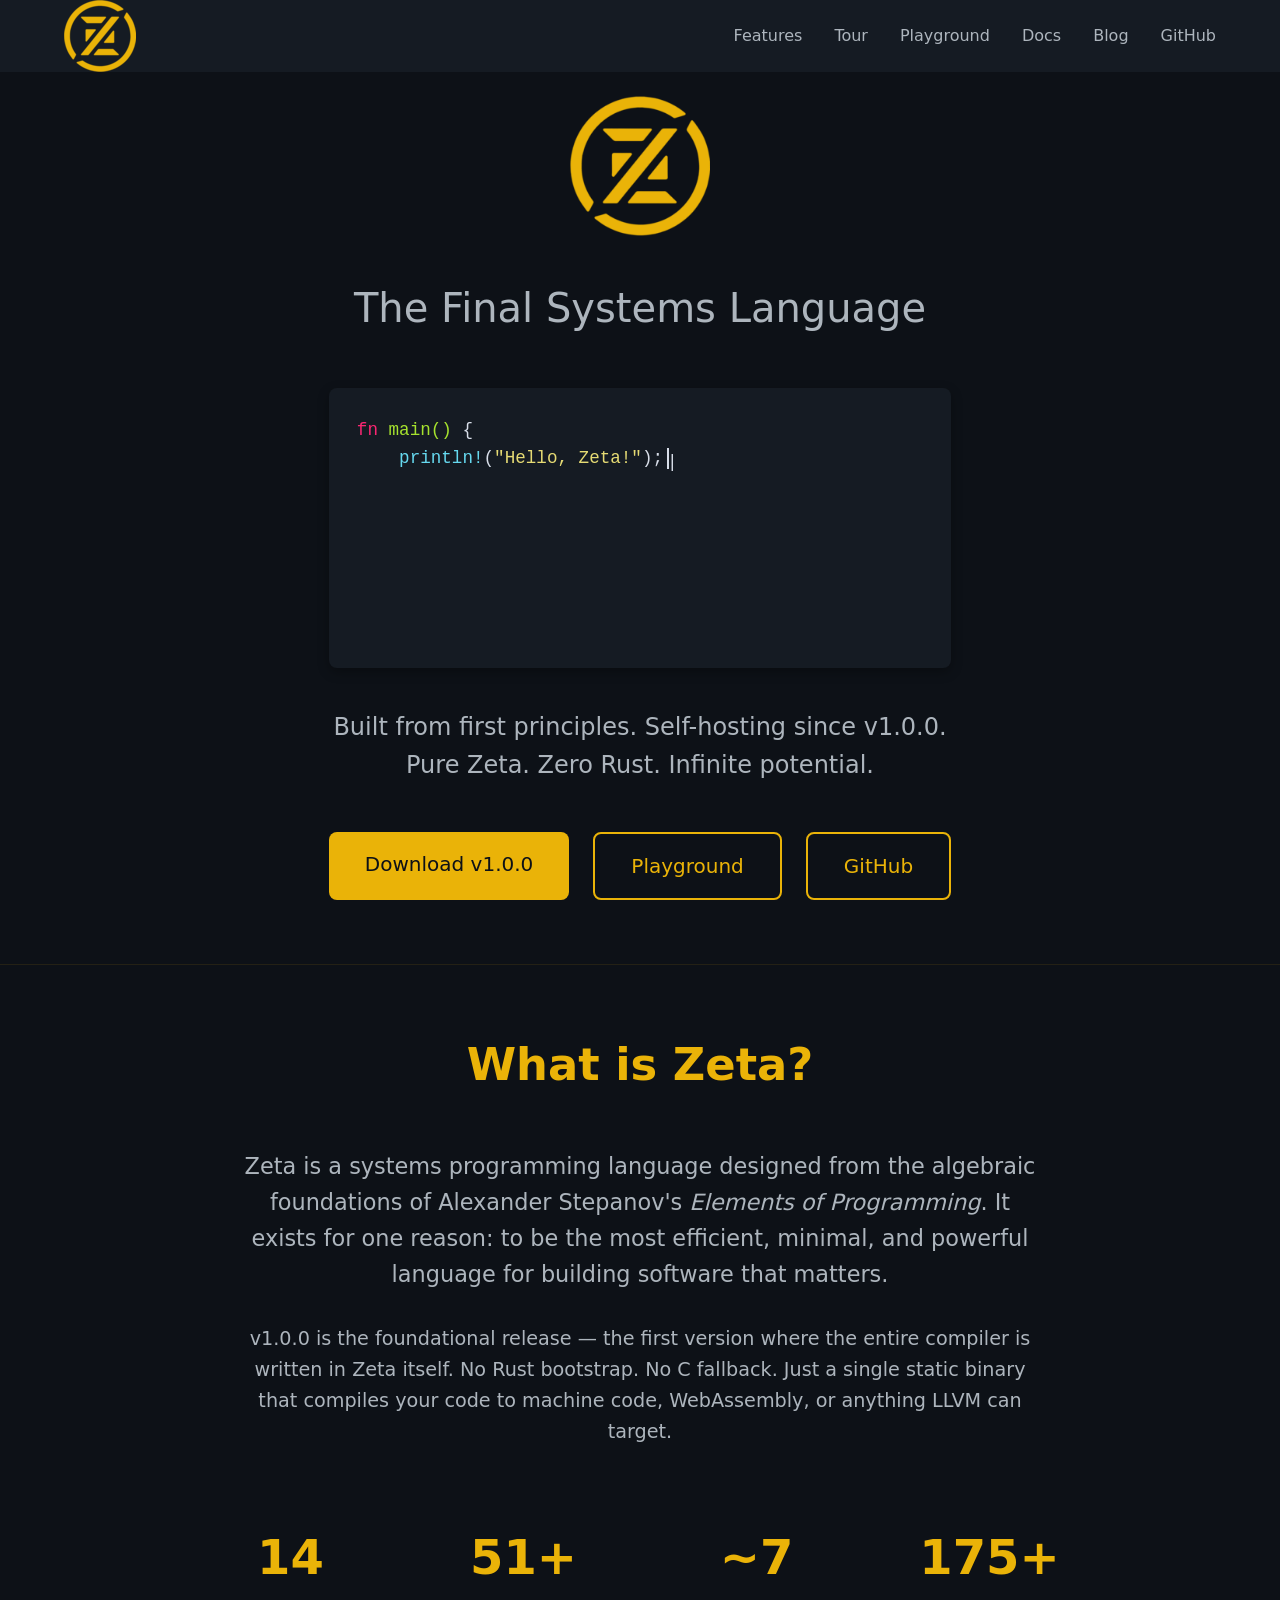
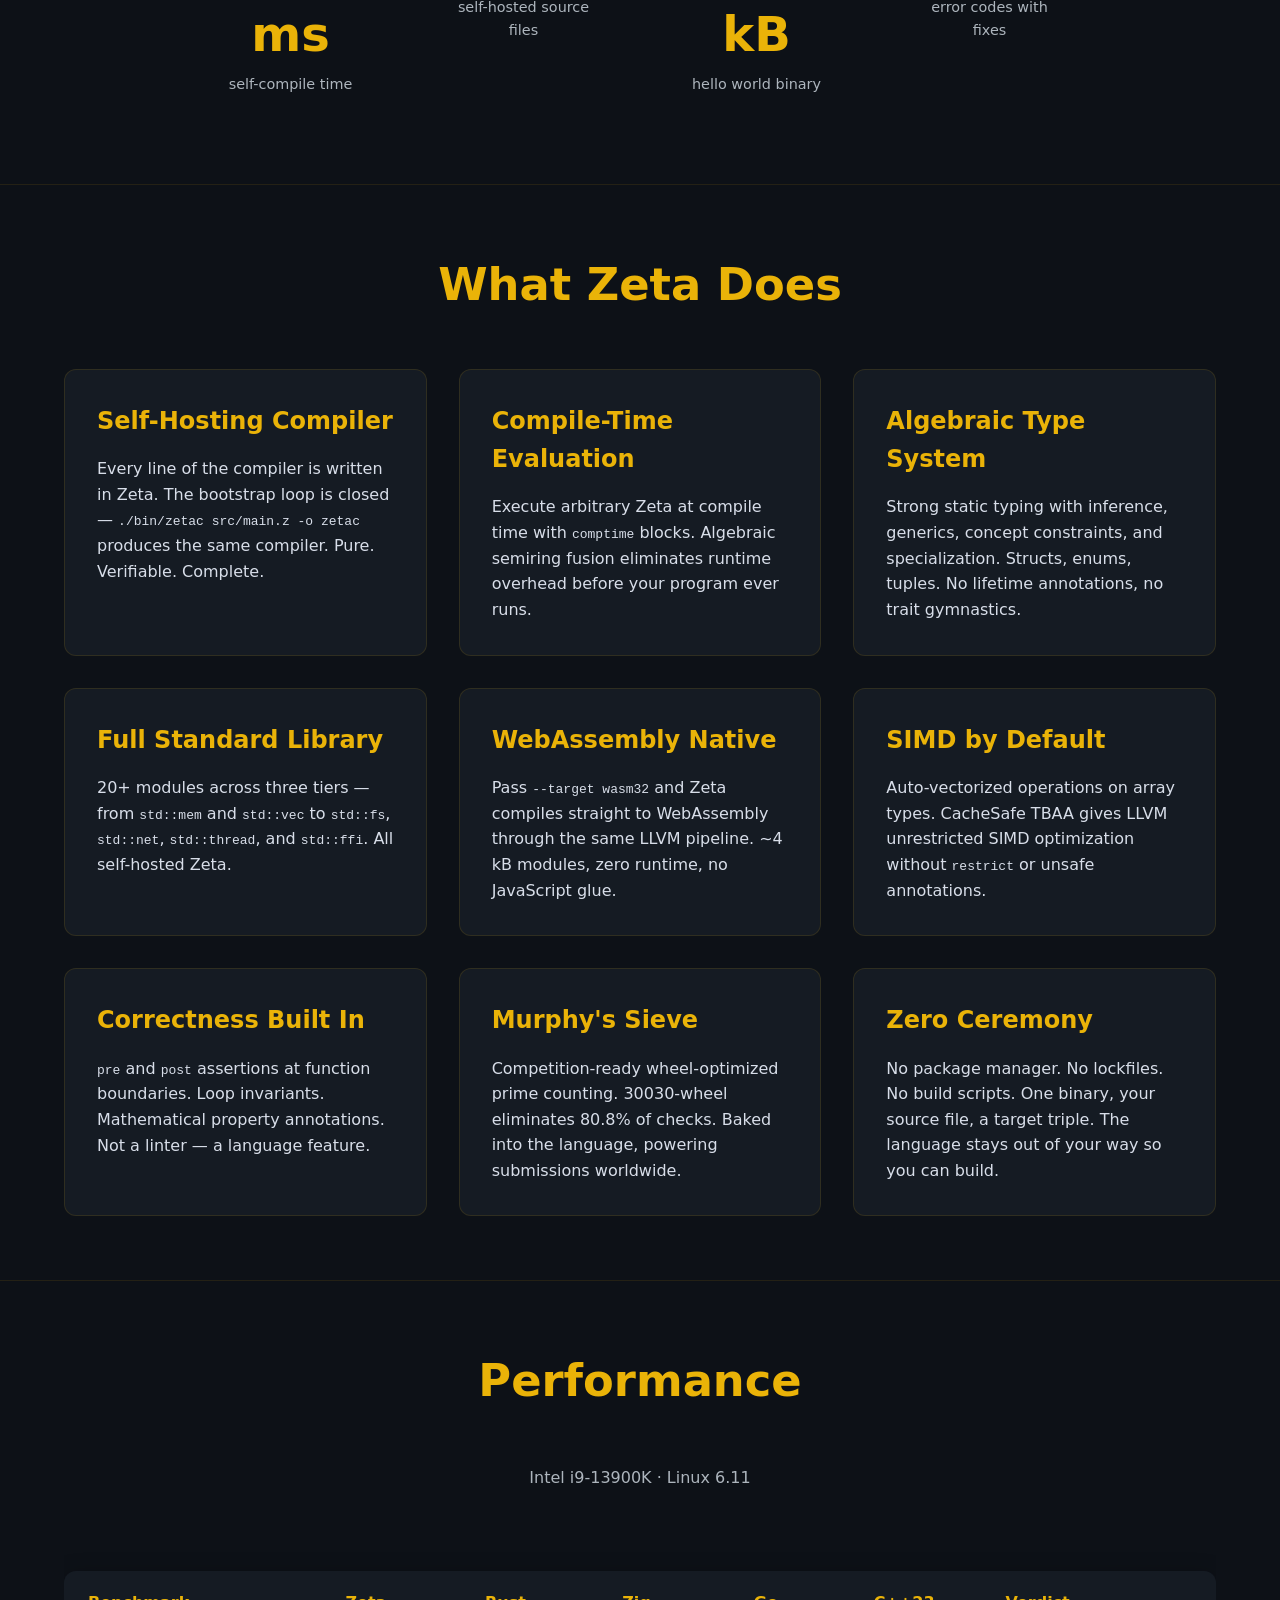
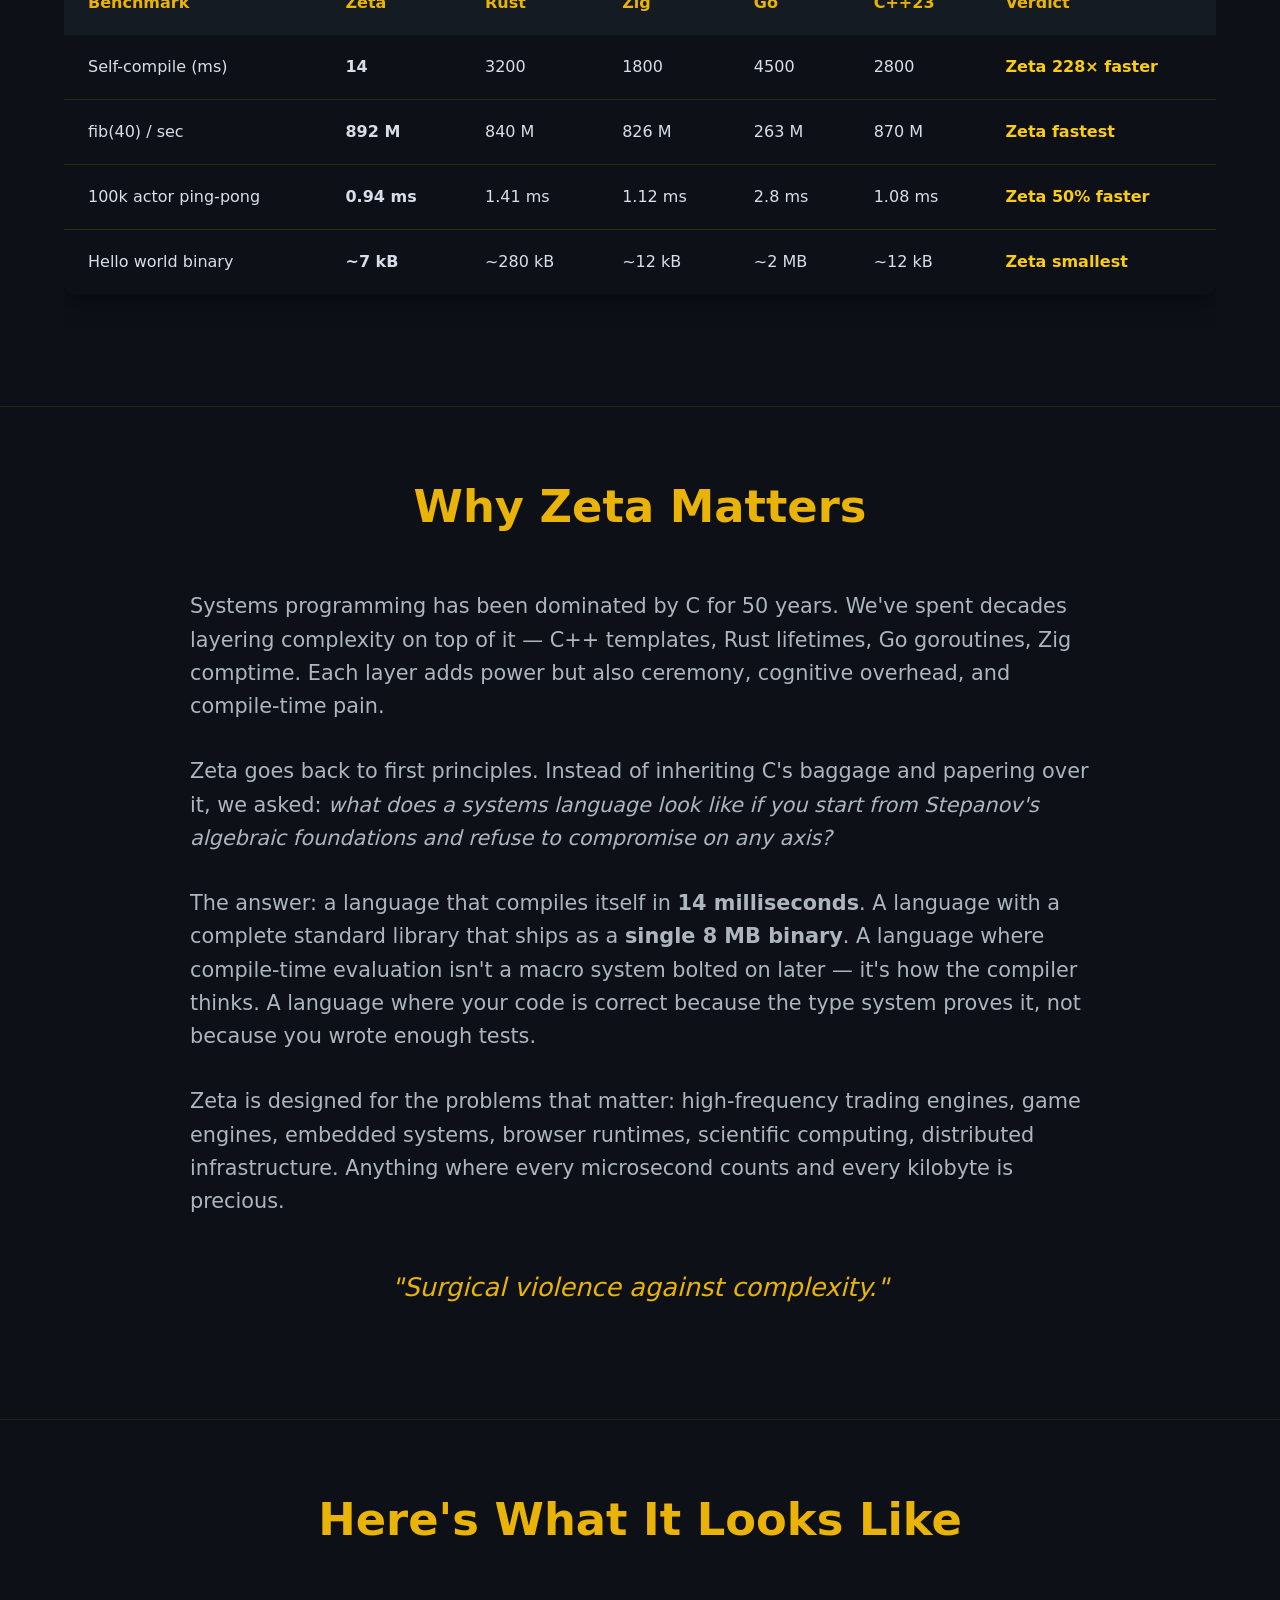
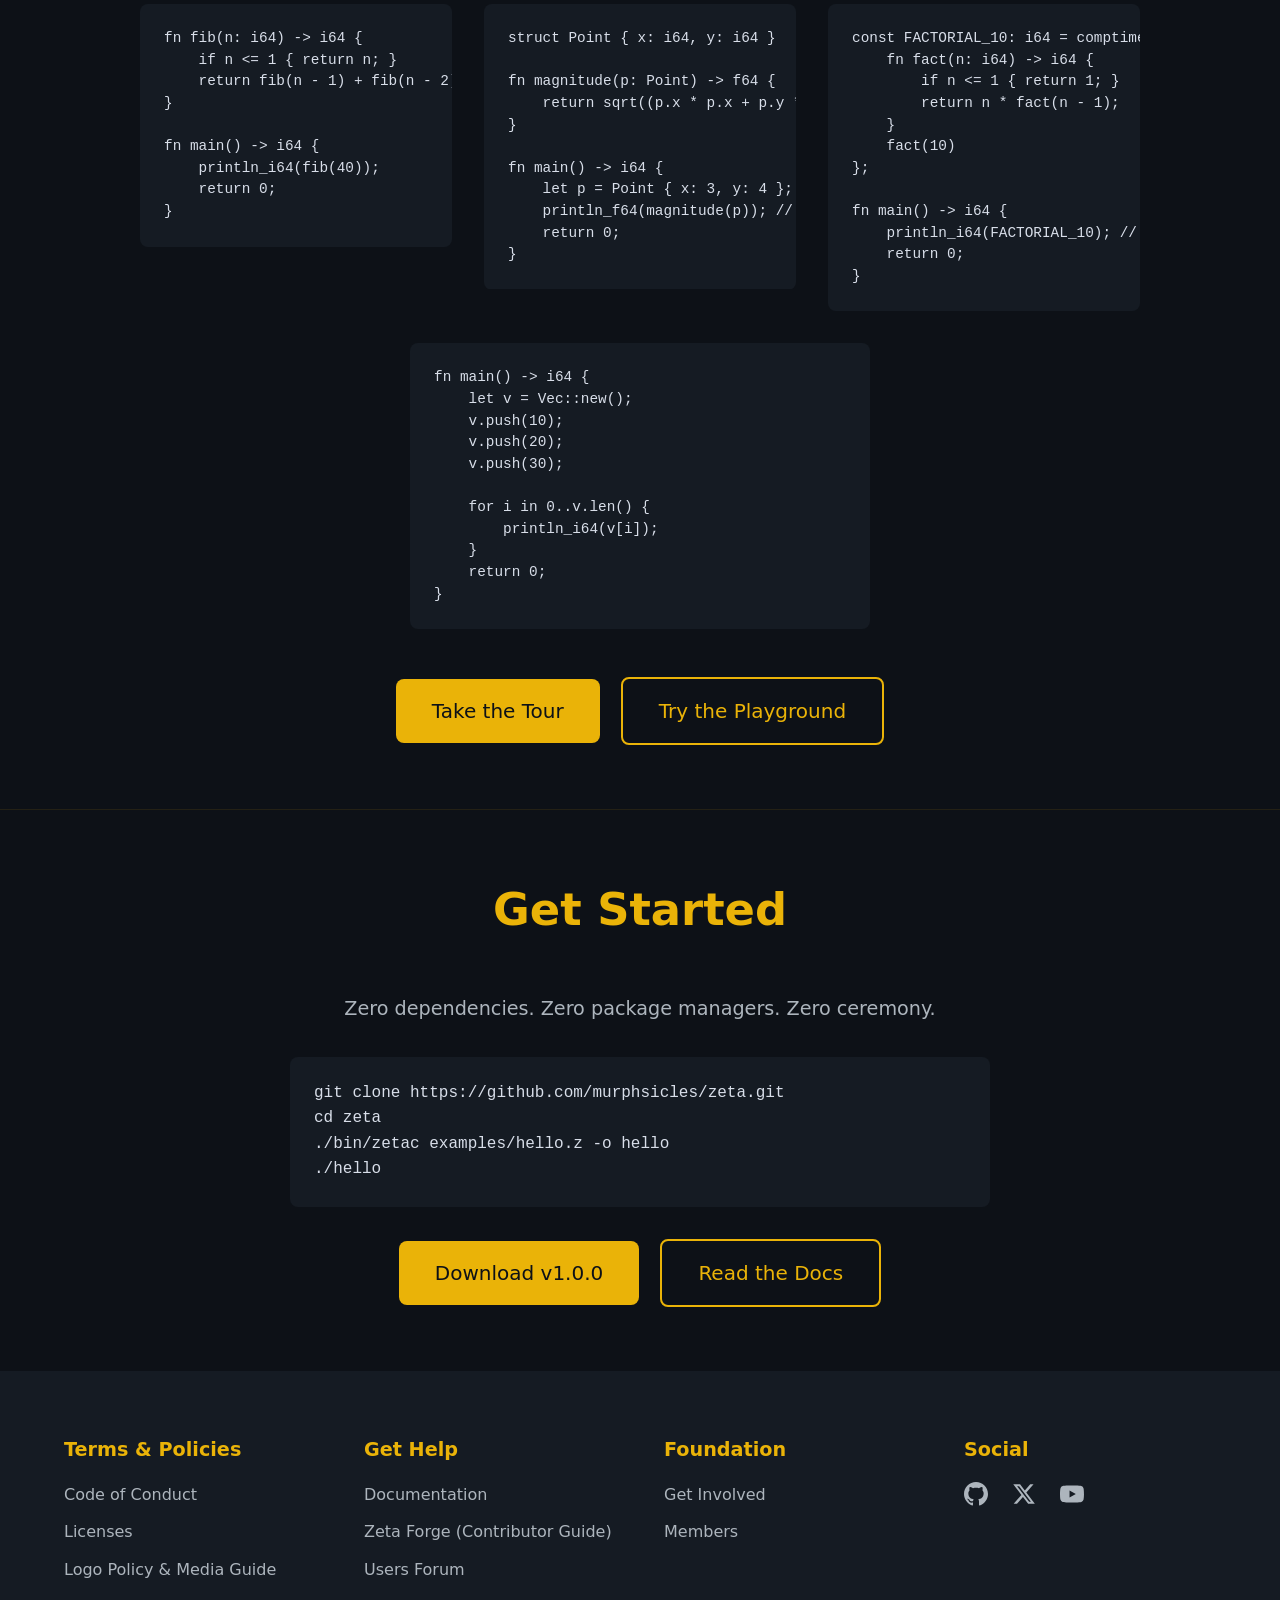
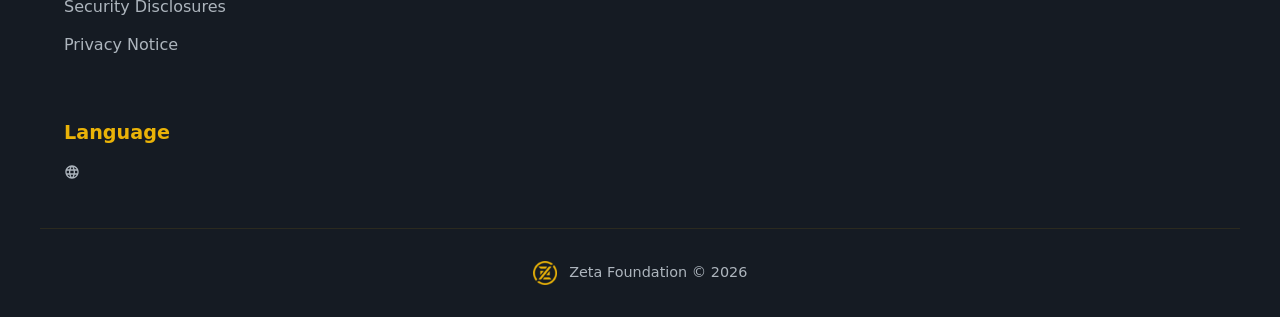
==== commit e1926c2a: "Fix background colors: use CSS variables (--surface) instead of hardcoded vals" ====
--- a/index.html
+++ b/index.html
@@ -54,7 +54,7 @@
       </div>
     </section>
 
-    <section class="section" style="background:var(--section-alt,#0f0f1e);">
+    <section class="section" >
       <div class="container">
         <h1 class="section-title">What is Zeta?</h1>
         <p style="text-align:center; max-width:800px; margin:0 auto 2rem; font-size:1.4rem; color:var(--muted);">
@@ -128,7 +128,7 @@
       </div>
     </section>
 
-    <section class="section" style="background:var(--section-alt,#0f0f1e);">
+    <section class="section" >
       <div class="container">
         <h1 class="section-title">Performance</h1>
         <p style="text-align:center; color:var(--muted); margin-bottom:2rem;">Intel i9-13900K · Linux 6.11</p>
@@ -211,12 +211,12 @@
       </div>
     </section>
 
-    <section class="section" style="background:var(--section-alt,#0f0f1e);">
+    <section class="section" >
       <div class="container">
         <h1 class="section-title">Here's What It Looks Like</h1>
         <div style="display:flex; flex-wrap:wrap; gap:2rem; justify-content:center; max-width:1000px; margin:0 auto;">
           <div style="flex:1; min-width:280px; max-width:460px;">
-            <pre style="background:var(--code-bg,#1a1a2e); padding:1.5rem; border-radius:8px; overflow-x:auto; font-size:0.9rem; line-height:1.5;"><code>fn fib(n: i64) -> i64 {
+            <pre style="background:var(--surface); padding:1.5rem; border-radius:8px; overflow-x:auto; font-size:0.9rem; line-height:1.5;"><code>fn fib(n: i64) -> i64 {
     if n <= 1 { return n; }
     return fib(n - 1) + fib(n - 2);
 }
@@ -227,7 +227,7 @@
 }</code></pre>
           </div>
           <div style="flex:1; min-width:280px; max-width:460px;">
-            <pre style="background:var(--code-bg,#1a1a2e); padding:1.5rem; border-radius:8px; overflow-x:auto; font-size:0.9rem; line-height:1.5;"><code>struct Point { x: i64, y: i64 }
+            <pre style="background:var(--surface); padding:1.5rem; border-radius:8px; overflow-x:auto; font-size:0.9rem; line-height:1.5;"><code>struct Point { x: i64, y: i64 }
 
 fn magnitude(p: Point) -> f64 {
     return sqrt((p.x * p.x + p.y * p.y) as f64);
@@ -240,7 +240,7 @@
 }</code></pre>
           </div>
           <div style="flex:1; min-width:280px; max-width:460px;">
-            <pre style="background:var(--code-bg,#1a1a2e); padding:1.5rem; border-radius:8px; overflow-x:auto; font-size:0.9rem; line-height:1.5;"><code>const FACTORIAL_10: i64 = comptime {
+            <pre style="background:var(--surface); padding:1.5rem; border-radius:8px; overflow-x:auto; font-size:0.9rem; line-height:1.5;"><code>const FACTORIAL_10: i64 = comptime {
     fn fact(n: i64) -> i64 {
         if n <= 1 { return 1; }
         return n * fact(n - 1);
@@ -254,7 +254,7 @@
 }</code></pre>
           </div>
           <div style="flex:1; min-width:280px; max-width:460px;">
-            <pre style="background:var(--code-bg,#1a1a2e); padding:1.5rem; border-radius:8px; overflow-x:auto; font-size:0.9rem; line-height:1.5;"><code>fn main() -> i64 {
+            <pre style="background:var(--surface); padding:1.5rem; border-radius:8px; overflow-x:auto; font-size:0.9rem; line-height:1.5;"><code>fn main() -> i64 {
     let v = Vec::new();
     v.push(10);
     v.push(20);
@@ -280,7 +280,7 @@
         <p style="text-align:center; max-width:700px; margin:0 auto 2rem; font-size:1.2rem; color:var(--muted);">
           Zero dependencies. Zero package managers. Zero ceremony.
         </p>
-        <pre style="max-width:700px; margin:0 auto; background:var(--code-bg,#1a1a2e); padding:1.5rem; border-radius:8px; overflow-x:auto; font-size:1rem;"><code>git clone https://github.com/murphsicles/zeta.git
+        <pre style="max-width:700px; margin:0 auto; background:var(--surface); padding:1.5rem; border-radius:8px; overflow-x:auto; font-size:1rem;"><code>git clone https://github.com/murphsicles/zeta.git
 cd zeta
 ./bin/zetac examples/hello.z -o hello
 ./hello</code></pre>
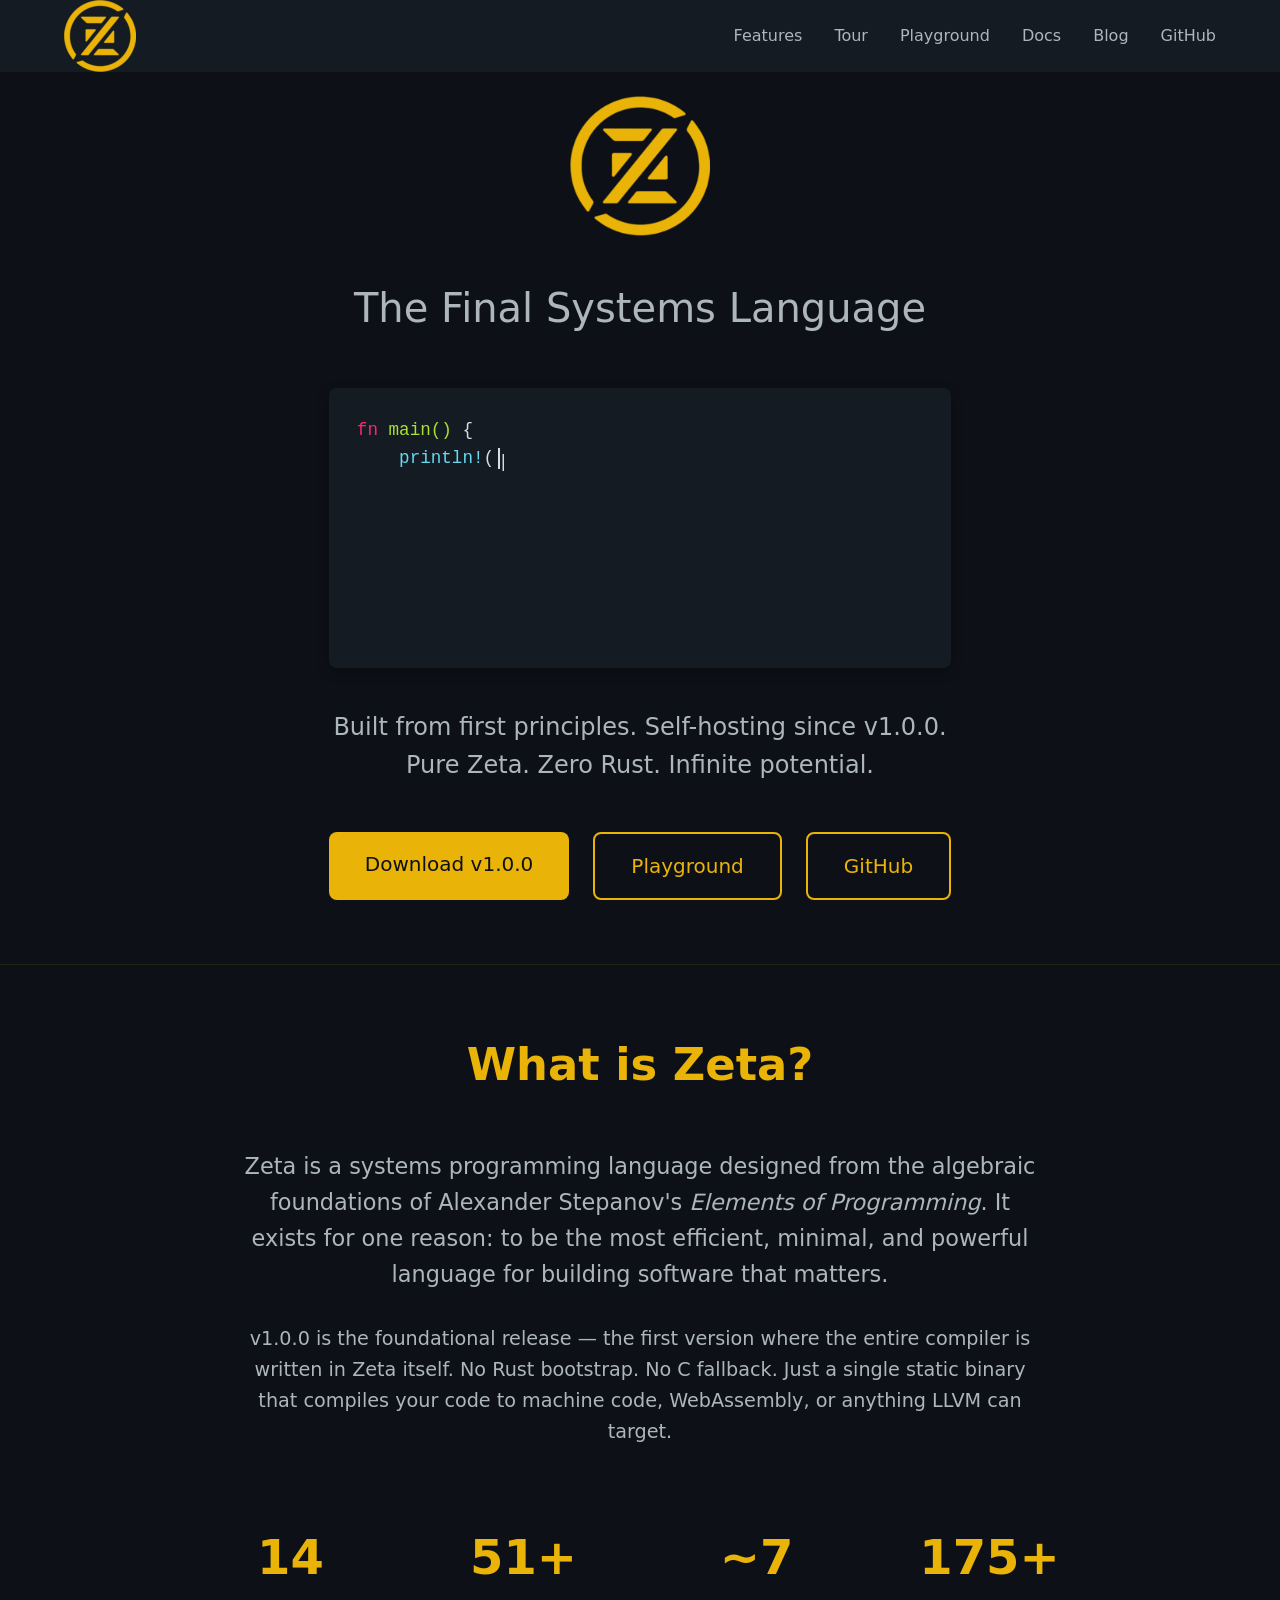
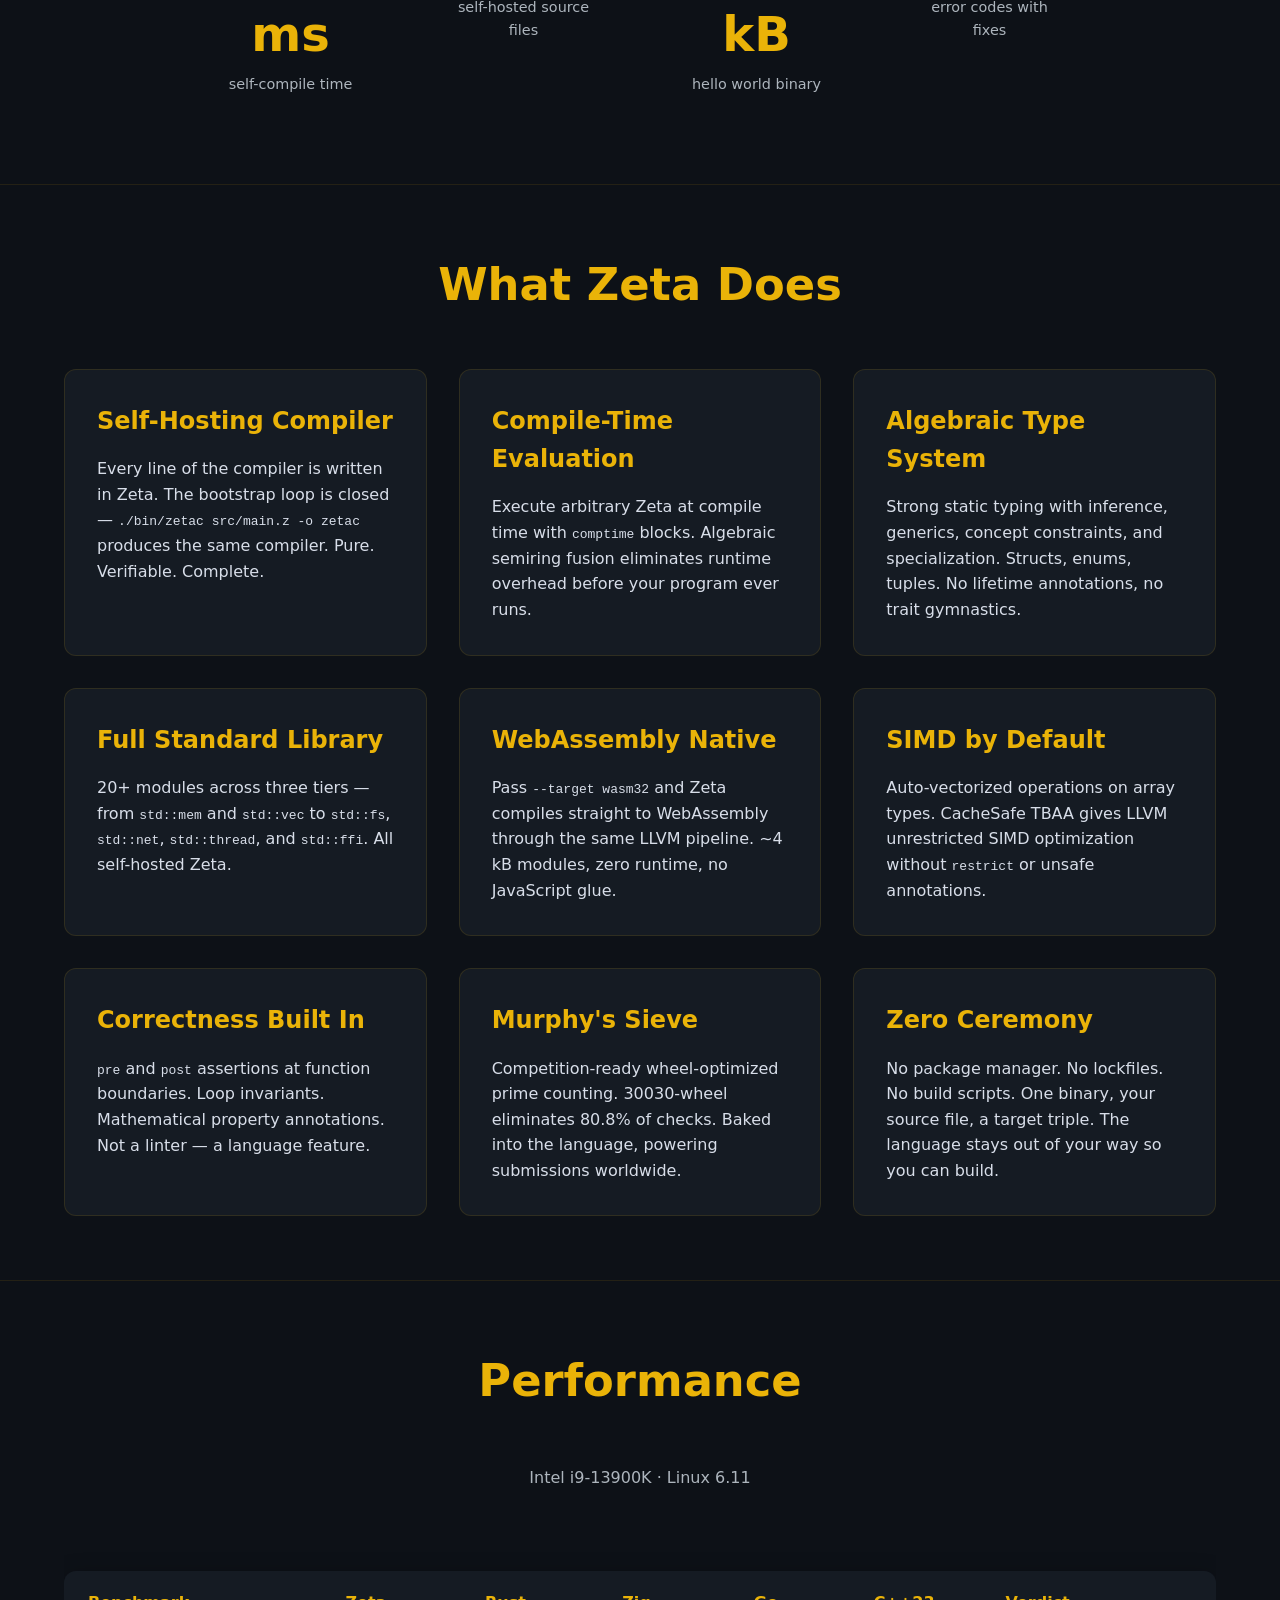
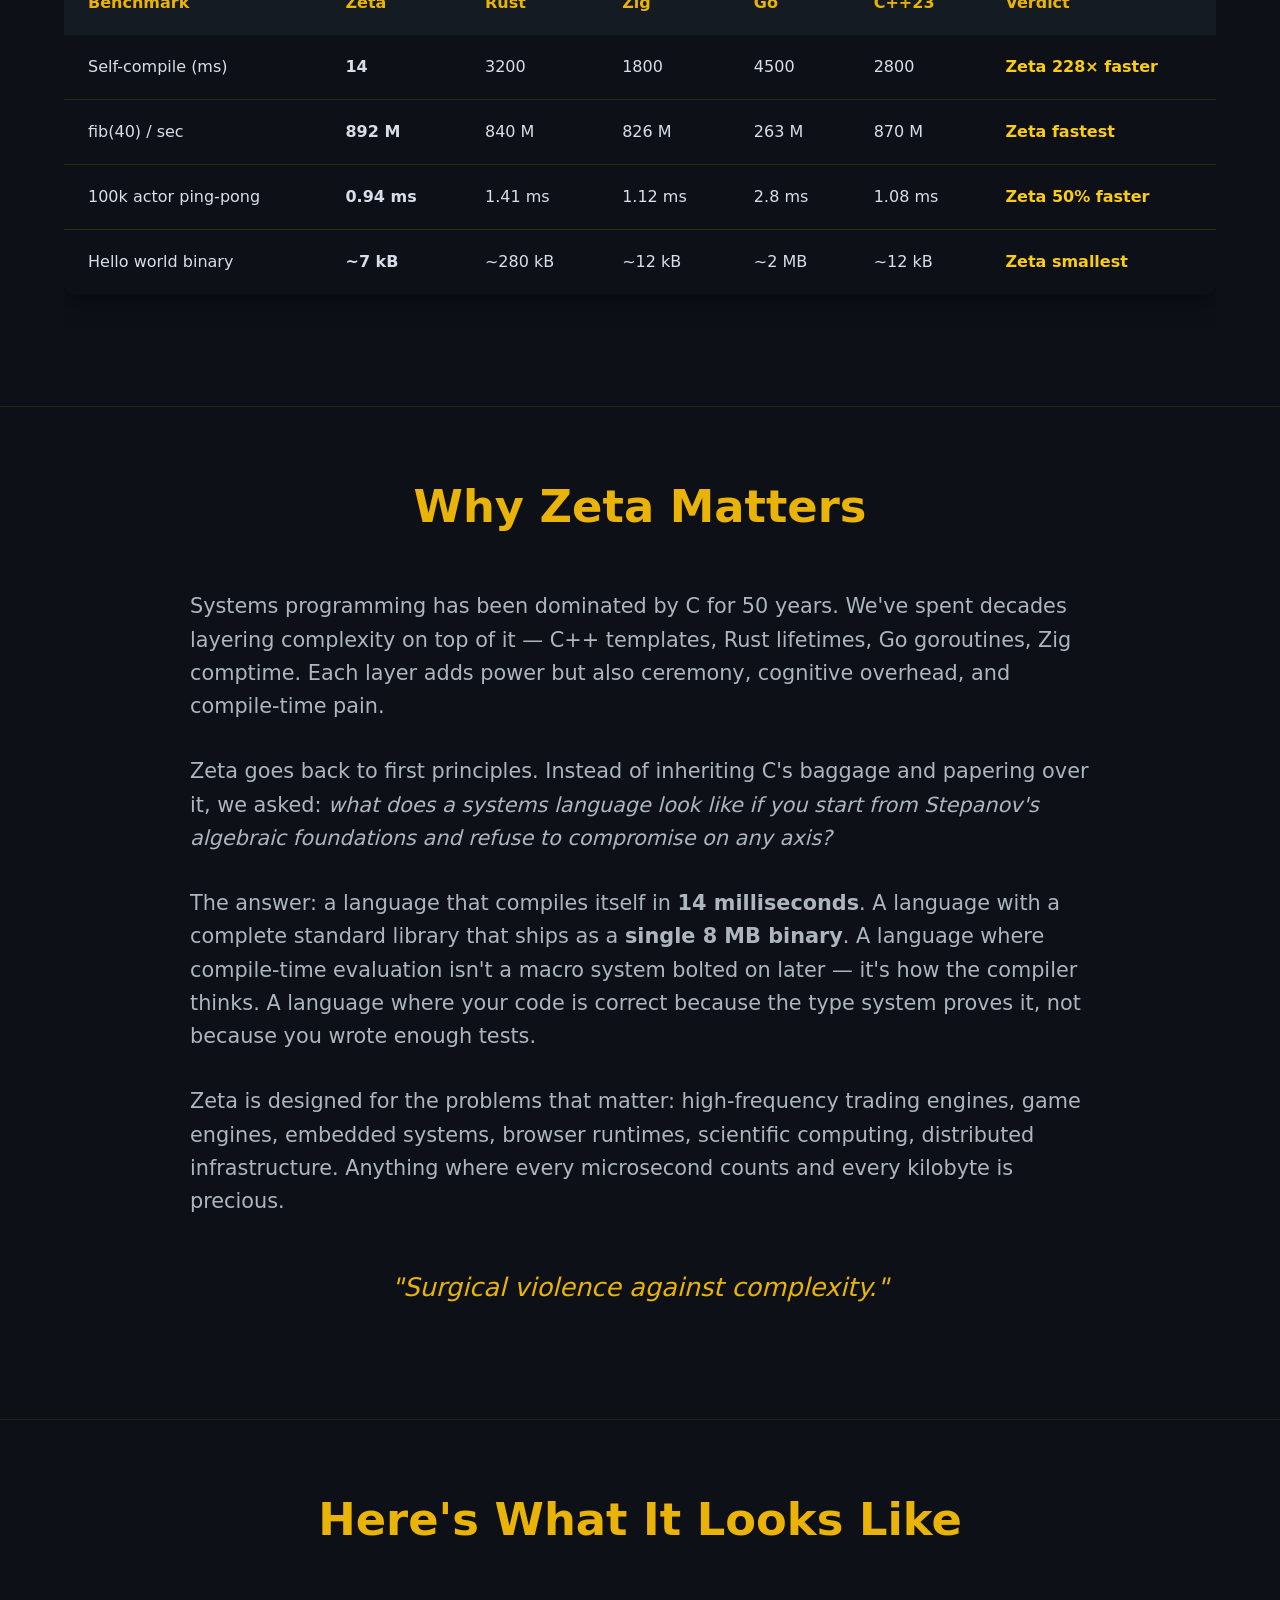
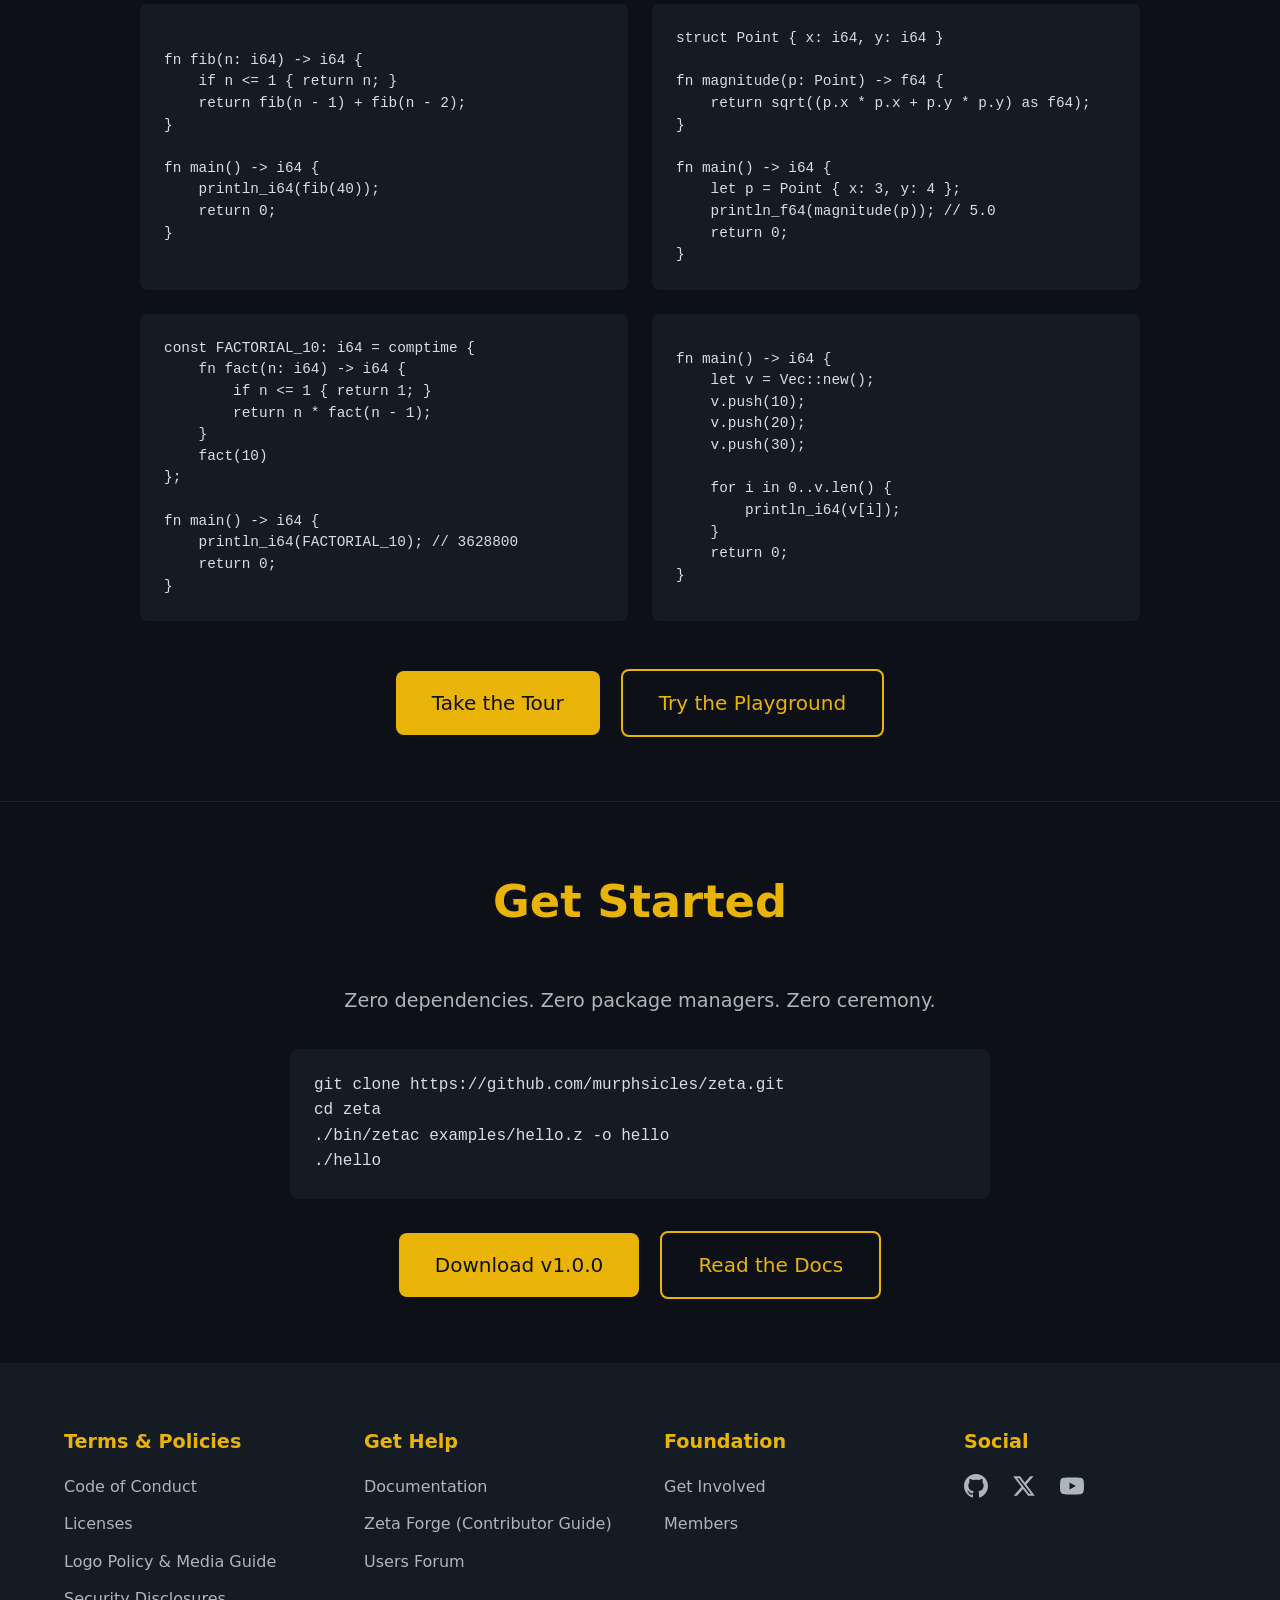
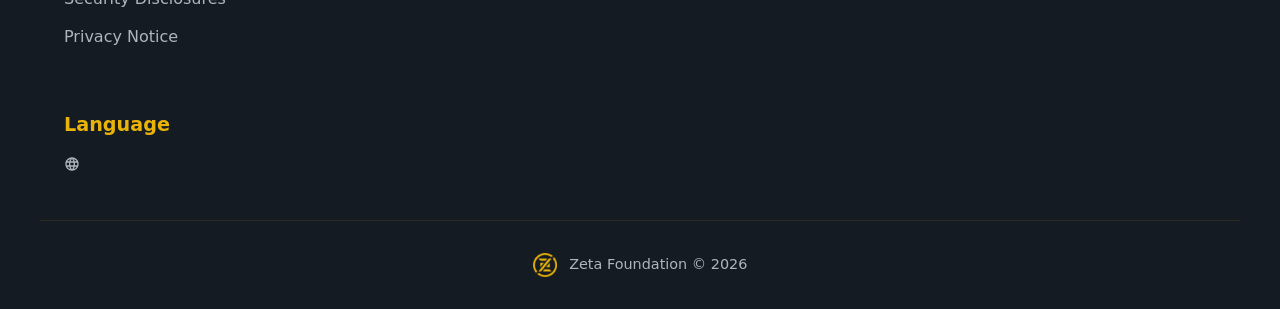
==== commit 60f9f9d0: "Fix code box layout: CSS grid for symmetrical 2x2, consistent --surface backgrounds" ====
--- a/index.html
+++ b/index.html
@@ -214,9 +214,8 @@
     <section class="section" >
       <div class="container">
         <h1 class="section-title">Here's What It Looks Like</h1>
-        <div style="display:flex; flex-wrap:wrap; gap:2rem; justify-content:center; max-width:1000px; margin:0 auto;">
-          <div style="flex:1; min-width:280px; max-width:460px;">
-            <pre style="background:var(--surface); padding:1.5rem; border-radius:8px; overflow-x:auto; font-size:0.9rem; line-height:1.5;"><code>fn fib(n: i64) -> i64 {
+        <div style="display:grid; grid-template-columns:repeat(auto-fit, minmax(350px, 1fr)); gap:1.5rem; max-width:1000px; margin:0 auto;">
+          <pre style="background:var(--surface); padding:1.5rem; border-radius:8px; overflow-x:auto; font-size:0.9rem; line-height:1.5; margin:0; display:flex; flex-direction:column; justify-content:center;"><code>fn fib(n: i64) -> i64 {
     if n <= 1 { return n; }
     return fib(n - 1) + fib(n - 2);
 }
@@ -225,9 +224,7 @@
     println_i64(fib(40));
     return 0;
 }</code></pre>
-          </div>
-          <div style="flex:1; min-width:280px; max-width:460px;">
-            <pre style="background:var(--surface); padding:1.5rem; border-radius:8px; overflow-x:auto; font-size:0.9rem; line-height:1.5;"><code>struct Point { x: i64, y: i64 }
+          <pre style="background:var(--surface); padding:1.5rem; border-radius:8px; overflow-x:auto; font-size:0.9rem; line-height:1.5; margin:0; display:flex; flex-direction:column; justify-content:center;"><code>struct Point { x: i64, y: i64 }
 
 fn magnitude(p: Point) -> f64 {
     return sqrt((p.x * p.x + p.y * p.y) as f64);
@@ -238,9 +235,7 @@
     println_f64(magnitude(p)); // 5.0
     return 0;
 }</code></pre>
-          </div>
-          <div style="flex:1; min-width:280px; max-width:460px;">
-            <pre style="background:var(--surface); padding:1.5rem; border-radius:8px; overflow-x:auto; font-size:0.9rem; line-height:1.5;"><code>const FACTORIAL_10: i64 = comptime {
+          <pre style="background:var(--surface); padding:1.5rem; border-radius:8px; overflow-x:auto; font-size:0.9rem; line-height:1.5; margin:0; display:flex; flex-direction:column; justify-content:center;"><code>const FACTORIAL_10: i64 = comptime {
     fn fact(n: i64) -> i64 {
         if n <= 1 { return 1; }
         return n * fact(n - 1);
@@ -252,9 +247,7 @@
     println_i64(FACTORIAL_10); // 3628800
     return 0;
 }</code></pre>
-          </div>
-          <div style="flex:1; min-width:280px; max-width:460px;">
-            <pre style="background:var(--surface); padding:1.5rem; border-radius:8px; overflow-x:auto; font-size:0.9rem; line-height:1.5;"><code>fn main() -> i64 {
+          <pre style="background:var(--surface); padding:1.5rem; border-radius:8px; overflow-x:auto; font-size:0.9rem; line-height:1.5; margin:0; display:flex; flex-direction:column; justify-content:center;"><code>fn main() -> i64 {
     let v = Vec::new();
     v.push(10);
     v.push(20);
@@ -265,7 +258,6 @@
     }
     return 0;
 }</code></pre>
-          </div>
         </div>
         <div style="text-align:center; margin-top:3rem;">
           <a href="tour.html" class="btn primary">Take the Tour</a>
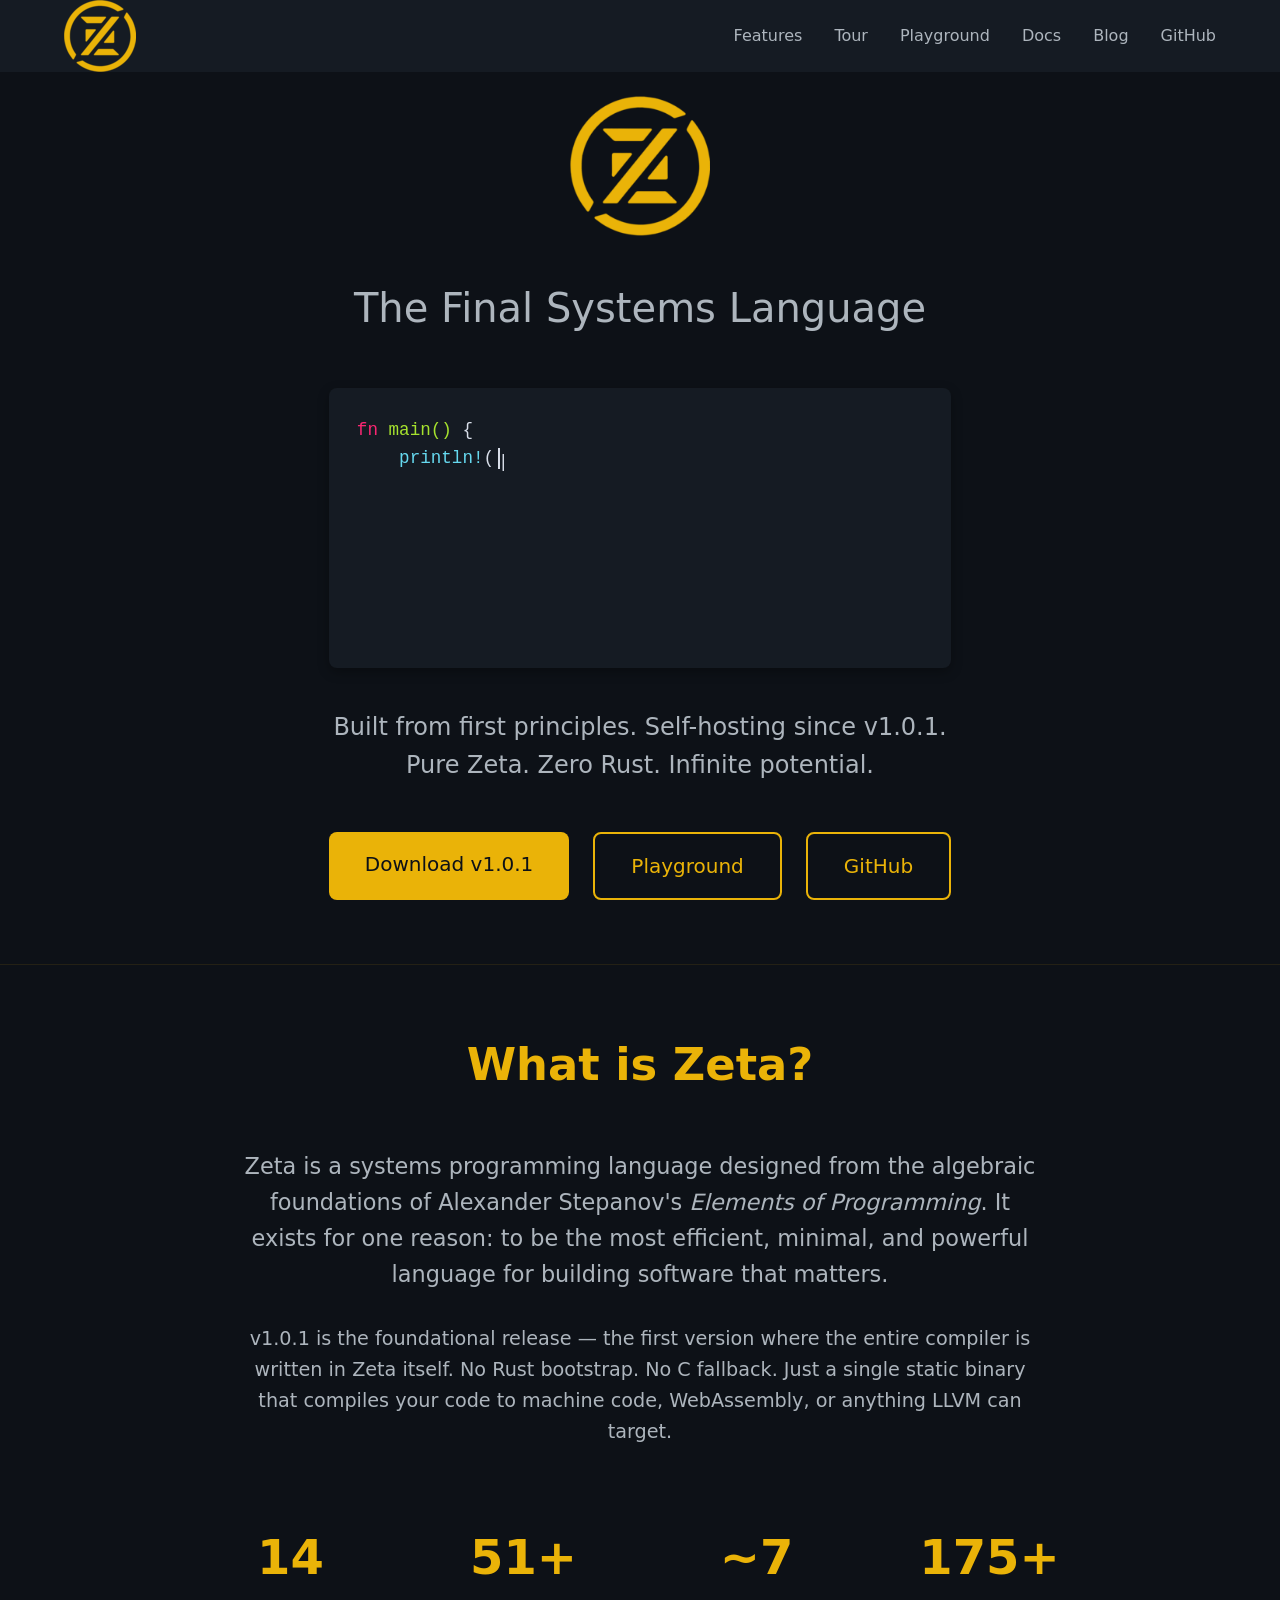
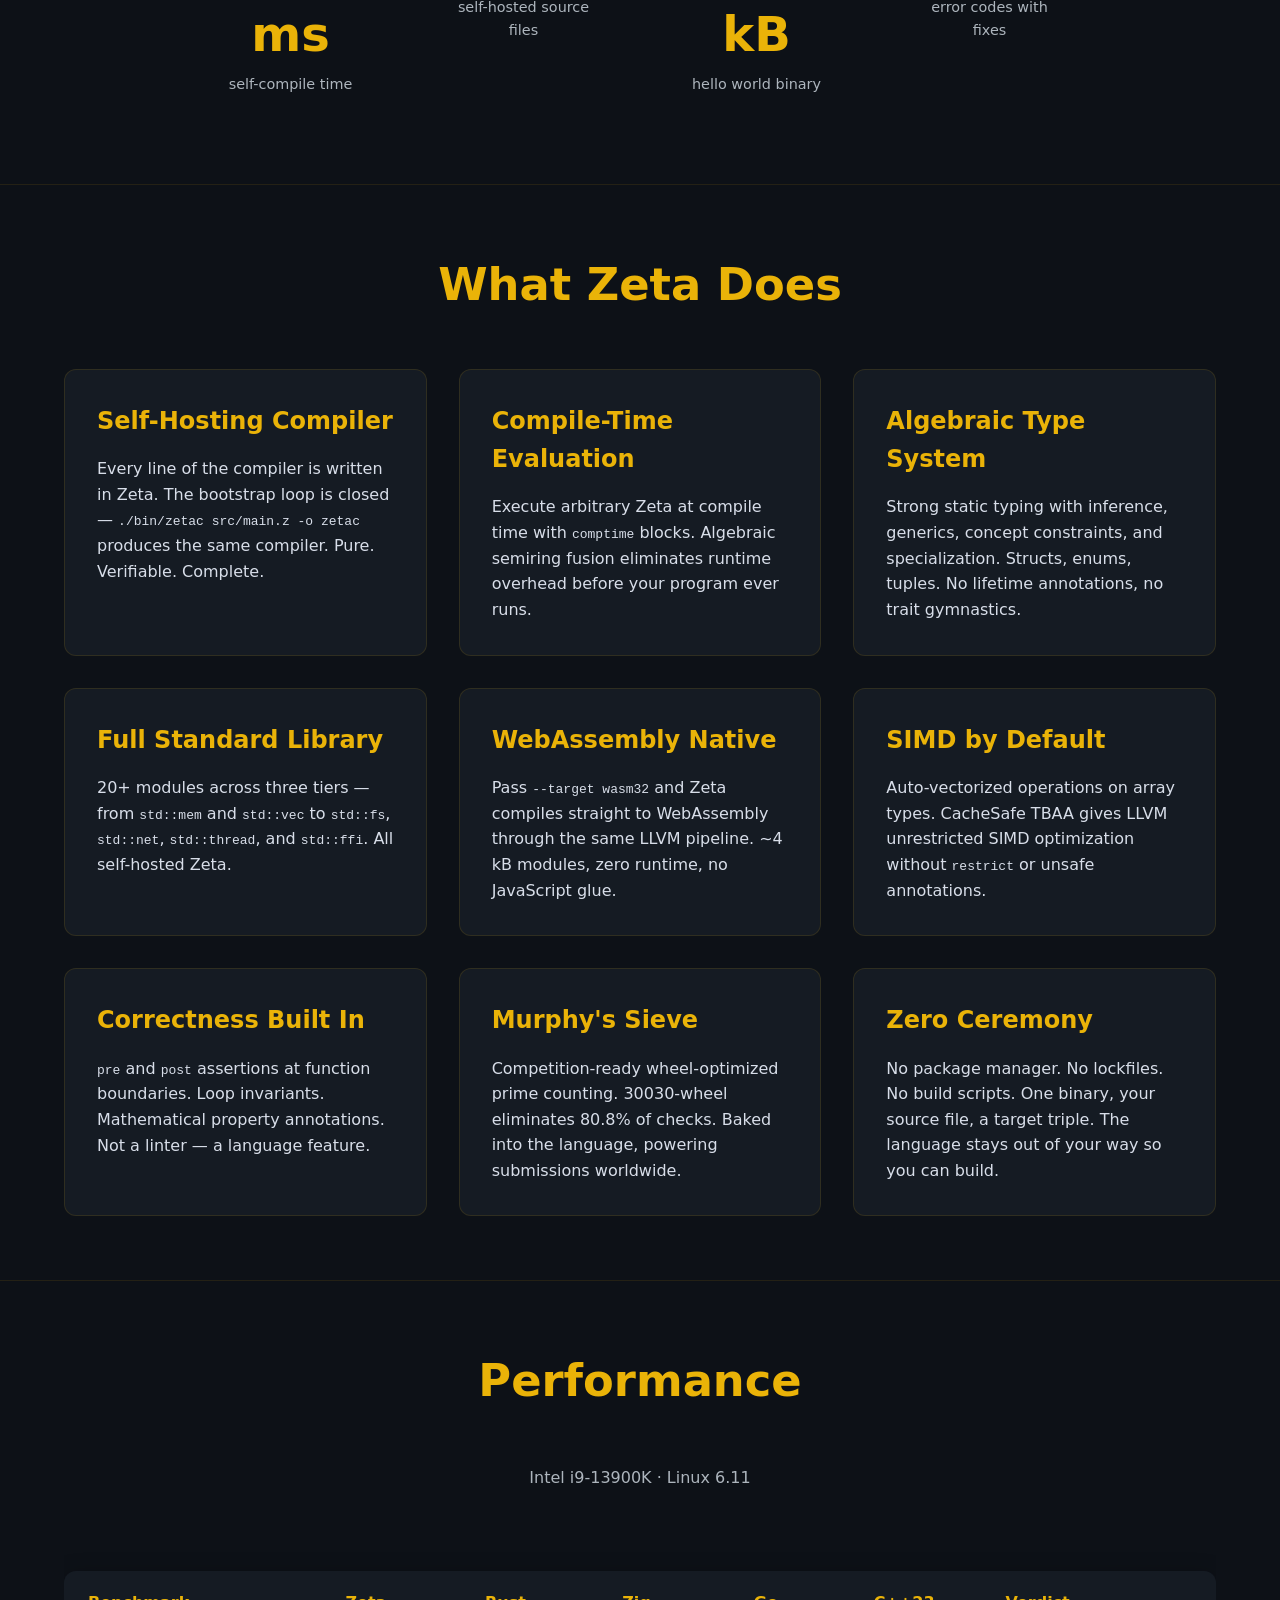
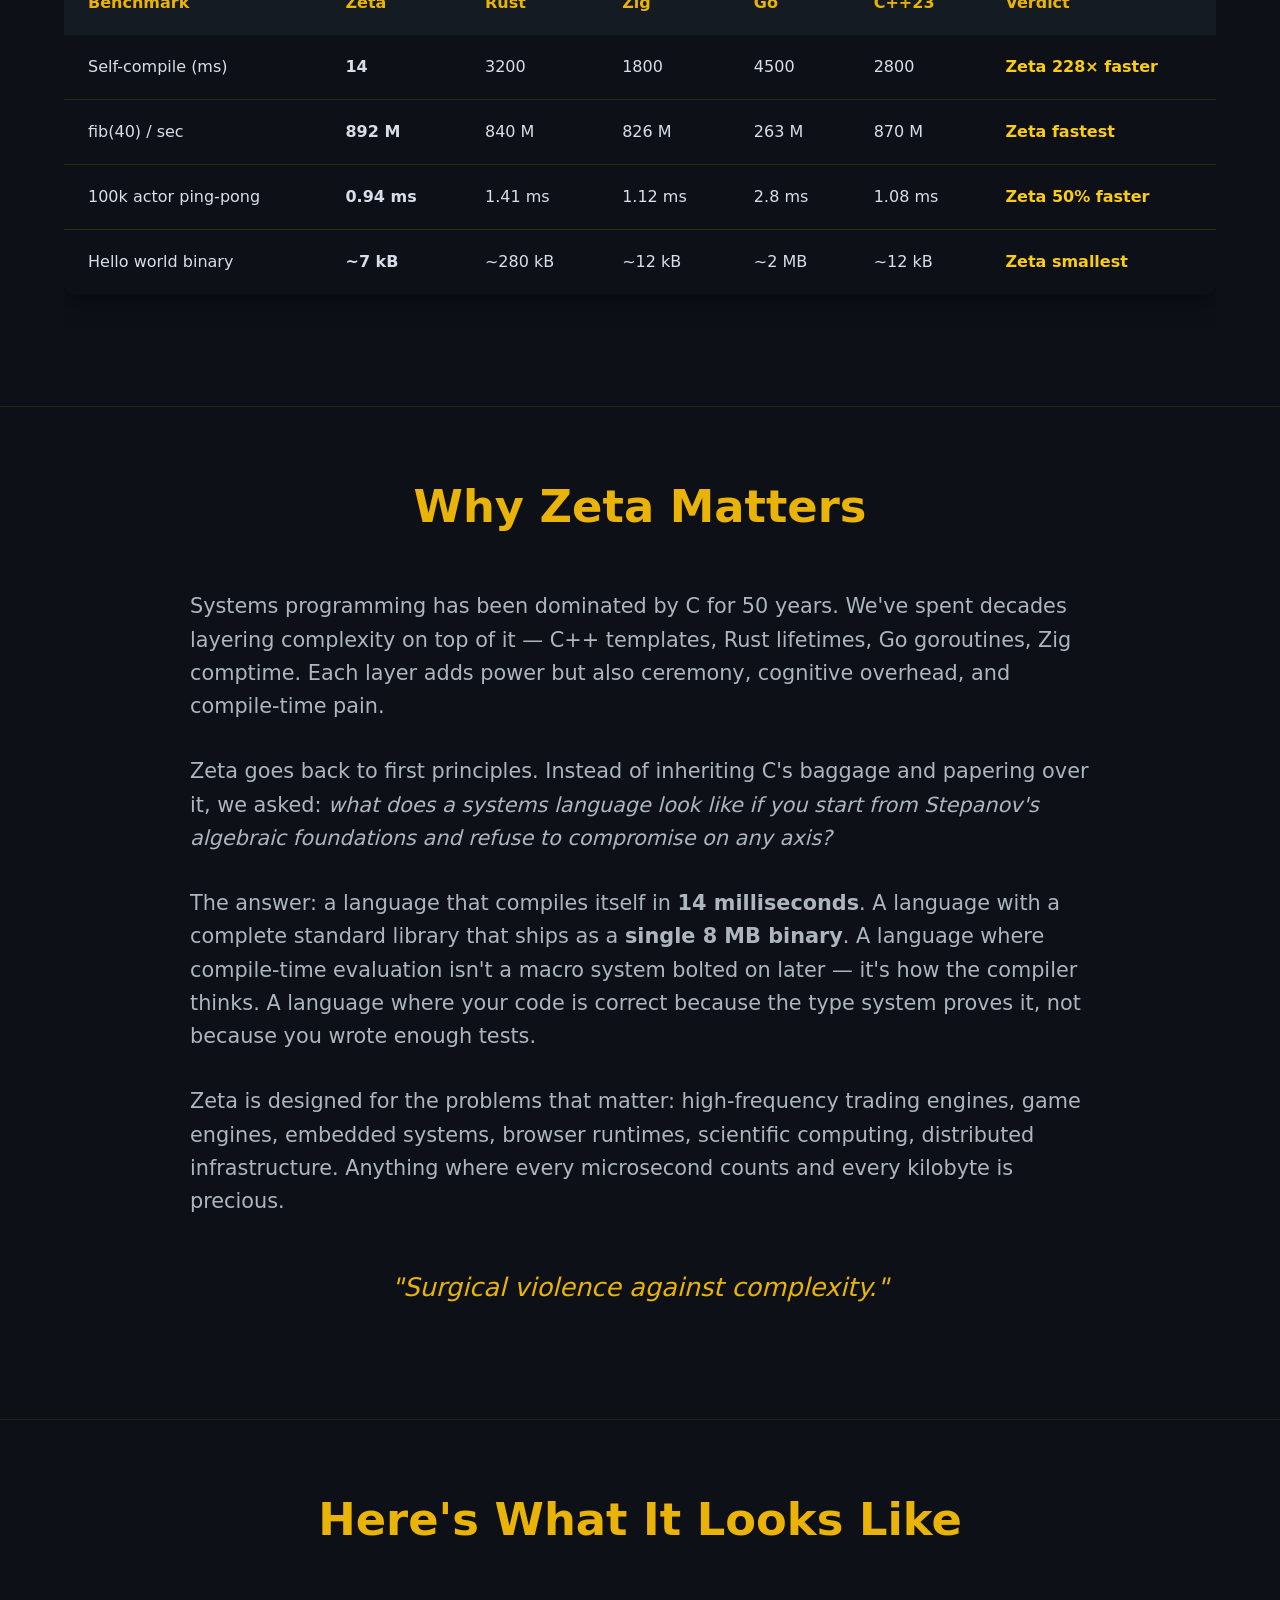
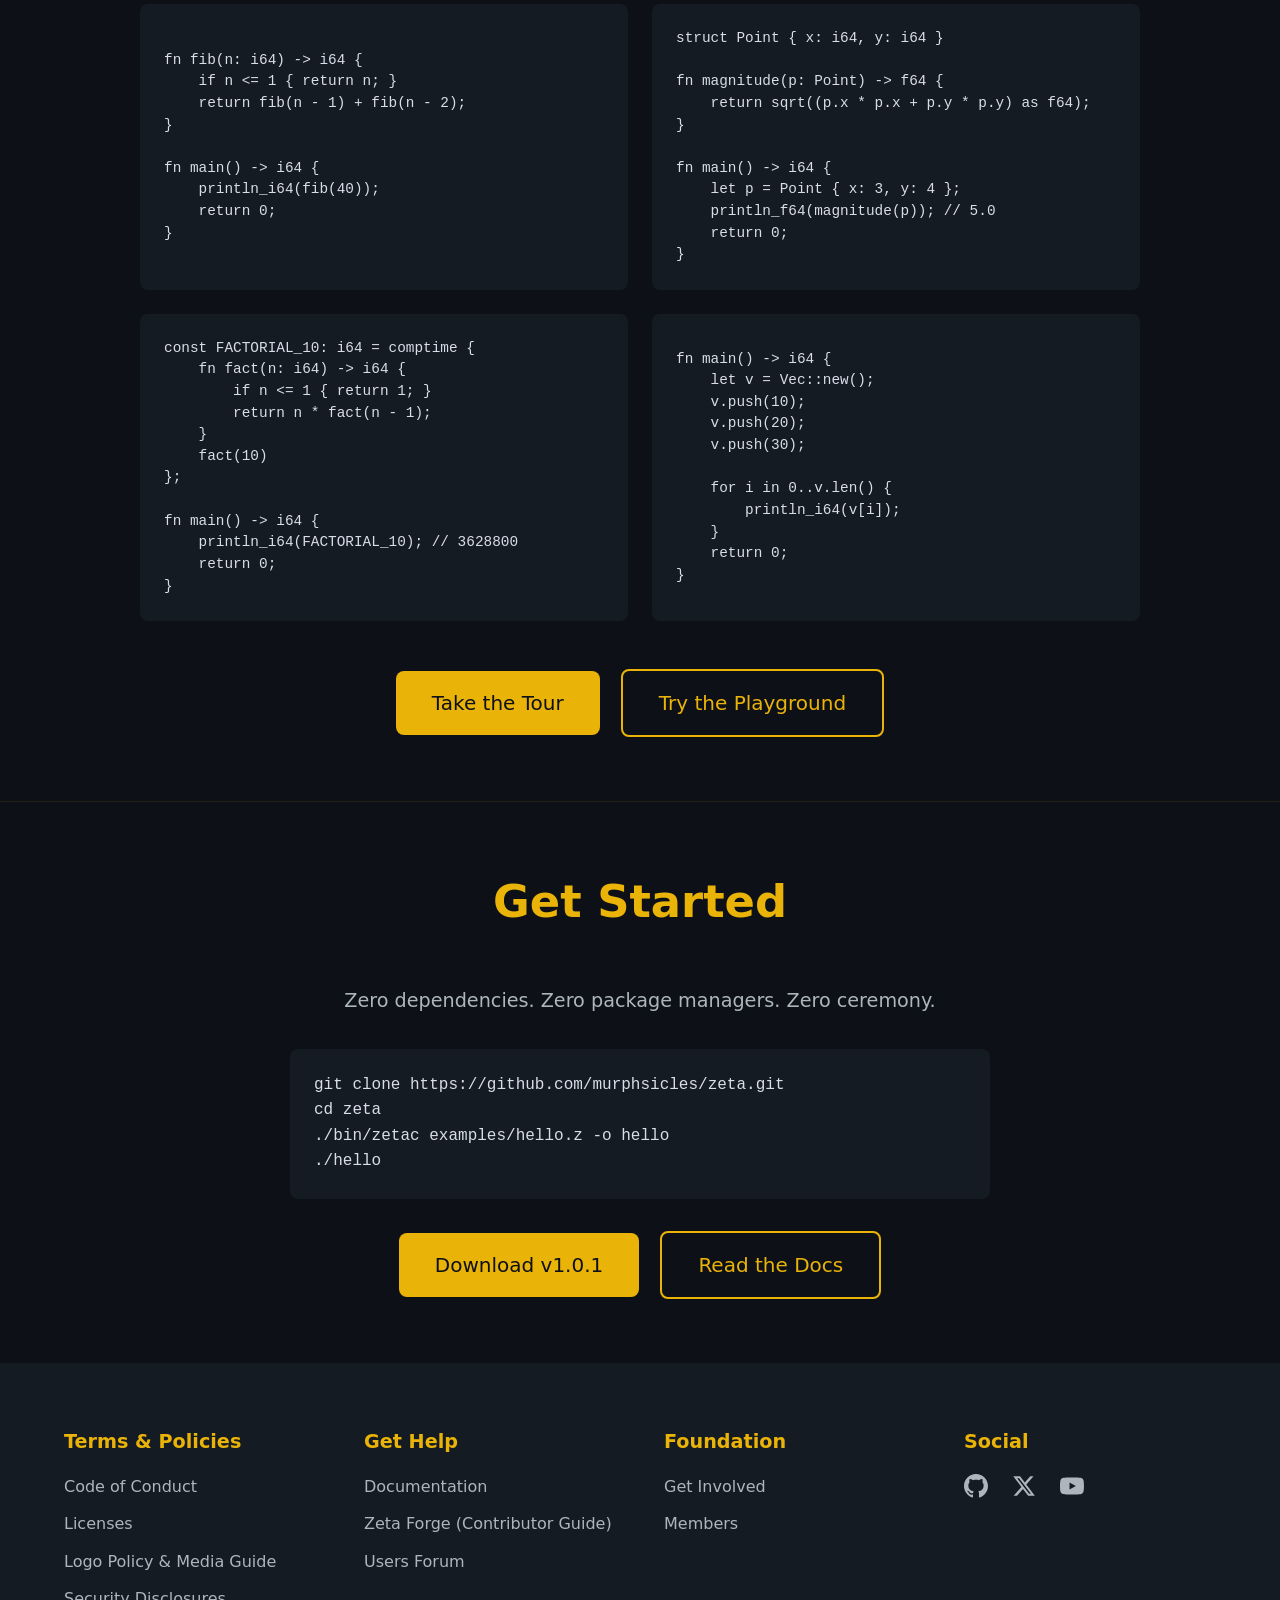
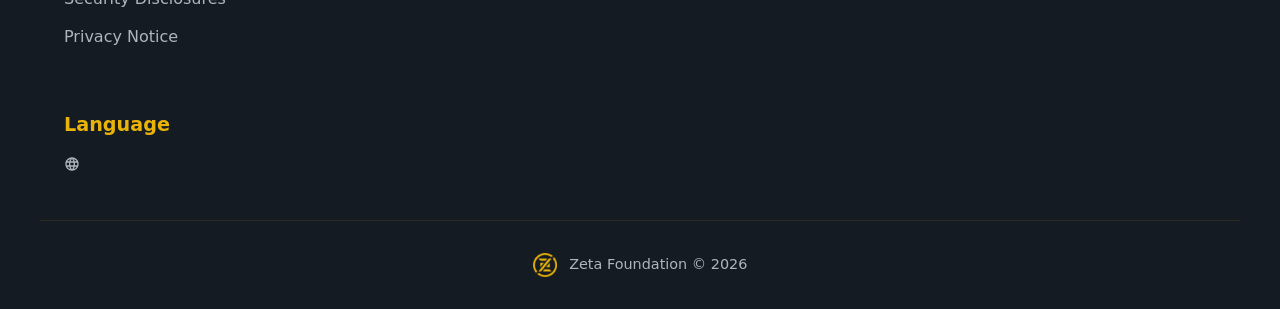
==== commit 16d16829: "Update version references: v1.0.0 → v1.0.1" ====
--- a/index.html
+++ b/index.html
@@ -4,10 +4,10 @@
 <head>
   <meta charset="UTF-8">
   <meta name="viewport" content="width=device-width, initial-scale=1.0">
-  <meta name="description" content="Zeta: The final systems programming language. Pure Zeta, fully self-hosting since v1.0.0. Extreme speed, algebraic foundations, native WASM, compile-time evaluation.">
-  <meta name="keywords" content="zeta language, systems programming, self-hosting compiler, zeta v1.0.0, algebraic programming, fast compiler, webassembly, comptime">
+  <meta name="description" content="Zeta: The final systems programming language. Pure Zeta, fully self-hosting since v1.0.1. Extreme speed, algebraic foundations, native WASM, compile-time evaluation.">
+  <meta name="keywords" content="zeta language, systems programming, self-hosting compiler, zeta v1.0.1, algebraic programming, fast compiler, webassembly, comptime">
   <meta property="og:title" content="Zeta — The Final Systems Language">
-  <meta property="og:description" content="Pure Zeta, fully self-hosting since v1.0.0. First-principles simplicity for extreme speed and efficiency. Compile in milliseconds. Ship in kilobytes.">
+  <meta property="og:description" content="Pure Zeta, fully self-hosting since v1.0.1. First-principles simplicity for extreme speed and efficiency. Compile in milliseconds. Ship in kilobytes.">
   <meta property="og:image" content="https://z-lang.org/assets/images/z256.png">
   <meta property="og:url" content="https://z-lang.org/">
   <meta property="og:type" content="website">
@@ -45,9 +45,9 @@
         <div class="codebox">
           <pre><code id="code"></code><span class="cursor">|</span></pre>
         </div>
-        <p class="claim">Built from first principles. Self-hosting since v1.0.0.<br>Pure Zeta. Zero Rust. Infinite potential.</p>
+        <p class="claim">Built from first principles. Self-hosting since v1.0.1.<br>Pure Zeta. Zero Rust. Infinite potential.</p>
         <div class="actions">
-          <a href="downloads.html" class="btn primary">Download v1.0.0</a>
+          <a href="downloads.html" class="btn primary">Download v1.0.1</a>
           <a href="play.html" class="btn secondary">Playground</a>
           <a href="https://github.com/murphsicles/zeta" class="btn secondary" target="_blank">GitHub</a>
         </div>
@@ -61,7 +61,7 @@
           Zeta is a systems programming language designed from the algebraic foundations of Alexander Stepanov's <em>Elements of Programming</em>. It exists for one reason: to be the most efficient, minimal, and powerful language for building software that matters.
         </p>
         <p style="text-align:center; max-width:800px; margin:0 auto 3rem; font-size:1.2rem; color:var(--muted);">
-          v1.0.0 is the foundational release — the first version where the entire compiler is written in Zeta itself. No Rust bootstrap. No C fallback. Just a single static binary that compiles your code to machine code, WebAssembly, or anything LLVM can target.
+          v1.0.1 is the foundational release — the first version where the entire compiler is written in Zeta itself. No Rust bootstrap. No C fallback. Just a single static binary that compiles your code to machine code, WebAssembly, or anything LLVM can target.
         </p>
         <div style="display:flex; flex-wrap:wrap; gap:2rem; justify-content:center; max-width:900px; margin:0 auto;">
           <div style="flex:1; min-width:200px; text-align:center; padding:1.5rem;">
@@ -277,7 +277,7 @@
 ./bin/zetac examples/hello.z -o hello
 ./hello</code></pre>
         <p style="text-align:center; margin-top:2rem;">
-          <a href="downloads.html" class="btn primary">Download v1.0.0</a>
+          <a href="downloads.html" class="btn primary">Download v1.0.1</a>
           <a href="docs.html" class="btn secondary" style="margin-left:1rem;">Read the Docs</a>
         </p>
       </div>
--- a/assets/css/style.css
+++ b/assets/css/style.css
@@ -259,17 +259,20 @@
   margin-right: 0.5rem;
 }
 .install-options {
-  display: grid;
-  grid-template-columns: repeat(auto-fit, minmax(320px, 1fr));
+  display: flex;
+  flex-direction: column;
   gap: 2rem;
   margin: 4rem 0;
+  max-width: 720px;
+  margin-left: auto;
+  margin-right: auto;
 }
 .install-card {
   background: var(--surface);
   padding: 2rem;
   border-radius: 0.75rem;
   border: 1px solid rgba(234,179,8,0.08);
-  text-align: center;
+  text-align: left;
 }
 .install-card h2 {
   color: var(--accent);
@@ -287,6 +290,21 @@
 }
 .install-card code {
   font-family: 'JetBrains Mono', monospace;
+}
+.download-buttons {
+  display: grid;
+  grid-template-columns: 1fr 1fr;
+  gap: 0.75rem;
+  margin: 1.5rem 0;
+}
+.download-buttons .btn {
+  display: flex;
+  align-items: center;
+  justify-content: center;
+  gap: 0.5rem;
+  padding: 0.85rem 1.5rem;
+  font-size: 1.05rem;
+  white-space: nowrap;
 }
 .note {
   color: var(--muted);
